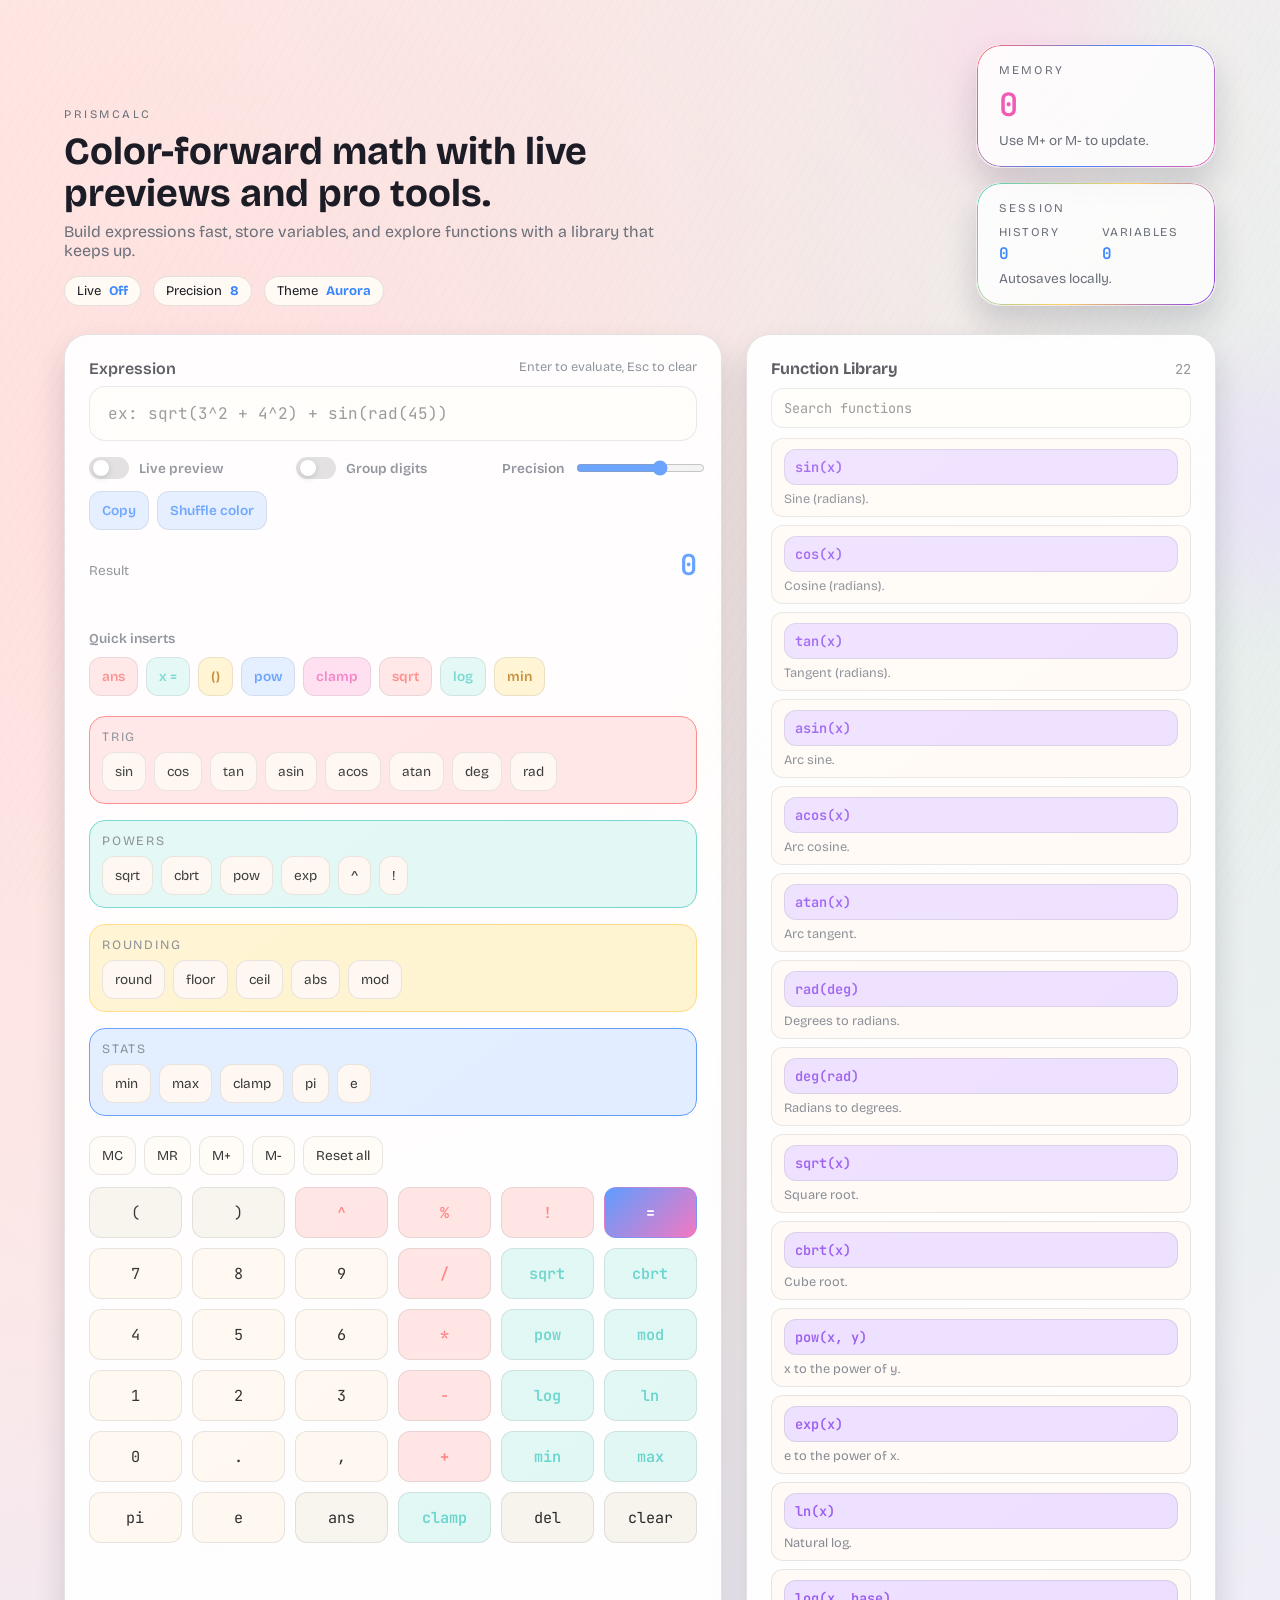
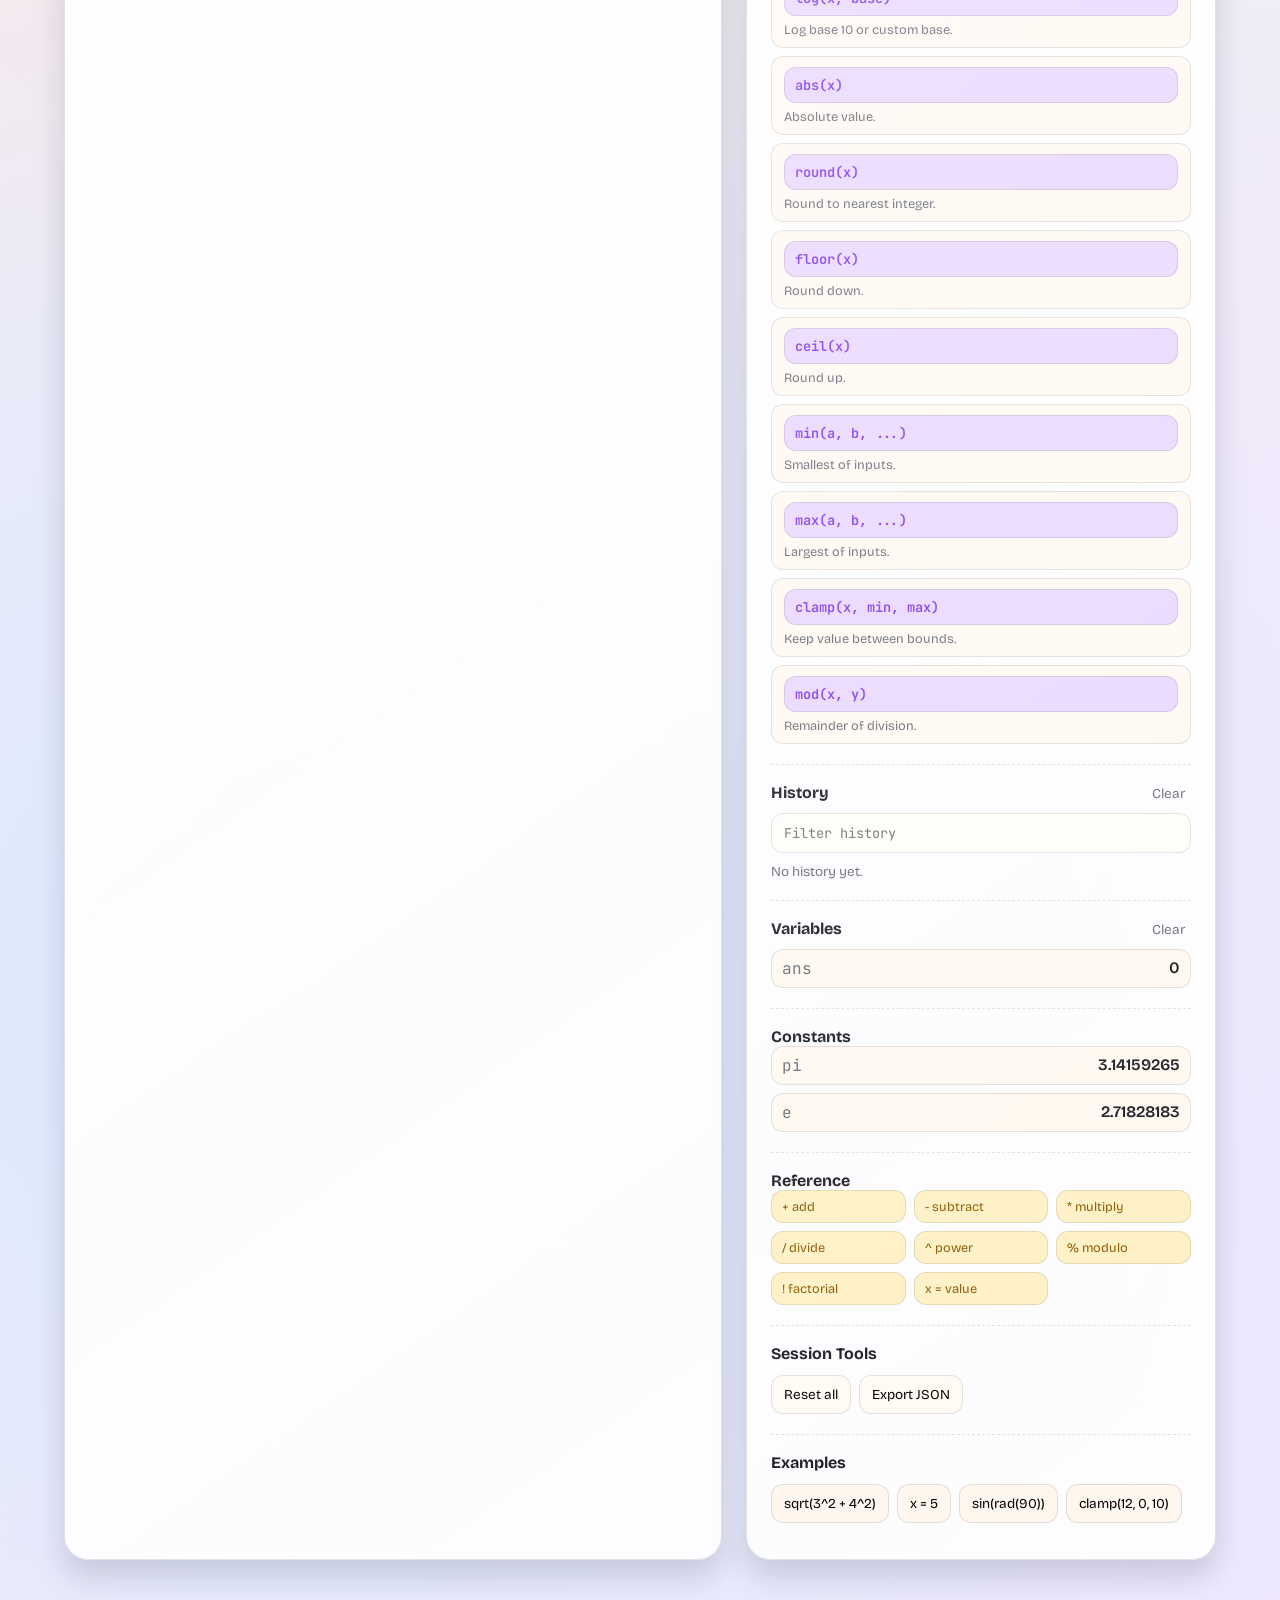
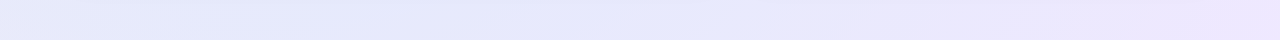
==== jspractice/index.html @ 17766a49 "add PRISMCALC project" ====
<!doctype html>
<html lang="en">
  <head>
    <meta charset="utf-8" />
    <meta name="viewport" content="width=device-width, initial-scale=1" />
    <title>PrismCalc</title>
    <link rel="stylesheet" href="styles.css" />
  </head>
  <body>
    <div class="ambient">
      <span class="orb orb-a"></span>
      <span class="orb orb-b"></span>
      <span class="orb orb-c"></span>
    </div>

    <div class="app">
      <header class="hero">
        <div class="hero-text">
          <p class="eyebrow">PrismCalc</p>
          <h1>Color-forward math with live previews and pro tools.</h1>
          <p class="subtitle">
            Build expressions fast, store variables, and explore functions with
            a library that keeps up.
          </p>
          <div class="meta-row">
            <span class="meta-pill">Live <strong id="liveBadge">Off</strong></span>
            <span class="meta-pill"
              >Precision <strong id="precisionBadge">8</strong></span
            >
            <span class="meta-pill"
              >Theme <strong id="themeBadge">Aurora</strong></span
            >
          </div>
        </div>
        <div class="hero-stack">
          <div class="hero-card hero-card--memory">
            <div class="hero-label">Memory</div>
            <div class="hero-value" id="memoryValue">0</div>
            <div class="hero-hint">Use M+ or M- to update.</div>
          </div>
          <div class="hero-card hero-card--stats">
            <div class="hero-label">Session</div>
            <div class="stat-row">
              <div class="stat-block">
                <span class="stat-title">History</span>
                <span class="stat-value" id="historyCount">0</span>
              </div>
              <div class="stat-block">
                <span class="stat-title">Variables</span>
                <span class="stat-value" id="varCount">0</span>
              </div>
            </div>
            <div class="hero-hint">Autosaves locally.</div>
          </div>
        </div>
      </header>

      <main class="workspace">
        <section class="panel calc-panel">
          <div class="display">
            <div class="label-row">
              <label for="expression">Expression</label>
              <span class="hint">Enter to evaluate, Esc to clear</span>
            </div>
            <input
              id="expression"
              type="text"
              autocomplete="off"
              spellcheck="false"
              placeholder="ex: sqrt(3^2 + 4^2) + sin(rad(45))"
            />

            <div class="toolbar">
              <label class="toggle">
                <input id="liveToggle" type="checkbox" />
                <span class="toggle-track"></span>
                <span class="toggle-text">Live preview</span>
              </label>
              <label class="toggle">
                <input id="groupToggle" type="checkbox" />
                <span class="toggle-track"></span>
                <span class="toggle-text">Group digits</span>
              </label>
              <div class="range">
                <span class="range-label">Precision</span>
                <input
                  id="precisionRange"
                  type="range"
                  min="0"
                  max="12"
                  value="8"
                />
                <span class="range-value" id="precisionValue">8</span>
              </div>
              <div class="toolbar-actions">
                <button type="button" class="chip action" data-action="copy-result">
                  Copy
                </button>
                <button
                  type="button"
                  class="chip action"
                  data-action="shuffle-theme"
                >
                  Shuffle color
                </button>
              </div>
            </div>

            <div class="result-row">
              <span class="result-label">Result</span>
              <span class="result-value" id="result" aria-live="polite">0</span>
            </div>
            <div class="status" id="status" aria-live="polite"></div>
          </div>

          <div class="builder">
            <span class="builder-label">Quick inserts</span>
            <div class="builder-row">
              <button type="button" class="chip tone-a" data-insert="ans">
                ans
              </button>
              <button type="button" class="chip tone-b" data-insert="x = ">
                x =
              </button>
              <button
                type="button"
                class="chip tone-c"
                data-insert="()"
                data-cursor="-1"
              >
                ()
              </button>
              <button
                type="button"
                class="chip tone-d"
                data-insert="pow()"
                data-cursor="-1"
              >
                pow
              </button>
              <button
                type="button"
                class="chip tone-e"
                data-insert="clamp()"
                data-cursor="-1"
              >
                clamp
              </button>
              <button
                type="button"
                class="chip tone-a"
                data-insert="sqrt()"
                data-cursor="-1"
              >
                sqrt
              </button>
              <button
                type="button"
                class="chip tone-b"
                data-insert="log()"
                data-cursor="-1"
              >
                log
              </button>
              <button
                type="button"
                class="chip tone-c"
                data-insert="min()"
                data-cursor="-1"
              >
                min
              </button>
            </div>
          </div>

          <div class="palette">
            <div class="palette-group" data-tone="a">
              <div class="palette-label">Trig</div>
              <div class="palette-chips">
                <button type="button" class="chip" data-insert="sin()" data-cursor="-1">
                  sin
                </button>
                <button type="button" class="chip" data-insert="cos()" data-cursor="-1">
                  cos
                </button>
                <button type="button" class="chip" data-insert="tan()" data-cursor="-1">
                  tan
                </button>
                <button
                  type="button"
                  class="chip"
                  data-insert="asin()"
                  data-cursor="-1"
                >
                  asin
                </button>
                <button
                  type="button"
                  class="chip"
                  data-insert="acos()"
                  data-cursor="-1"
                >
                  acos
                </button>
                <button
                  type="button"
                  class="chip"
                  data-insert="atan()"
                  data-cursor="-1"
                >
                  atan
                </button>
                <button type="button" class="chip" data-insert="deg()" data-cursor="-1">
                  deg
                </button>
                <button type="button" class="chip" data-insert="rad()" data-cursor="-1">
                  rad
                </button>
              </div>
            </div>

            <div class="palette-group" data-tone="b">
              <div class="palette-label">Powers</div>
              <div class="palette-chips">
                <button
                  type="button"
                  class="chip"
                  data-insert="sqrt()"
                  data-cursor="-1"
                >
                  sqrt
                </button>
                <button
                  type="button"
                  class="chip"
                  data-insert="cbrt()"
                  data-cursor="-1"
                >
                  cbrt
                </button>
                <button
                  type="button"
                  class="chip"
                  data-insert="pow()"
                  data-cursor="-1"
                >
                  pow
                </button>
                <button
                  type="button"
                  class="chip"
                  data-insert="exp()"
                  data-cursor="-1"
                >
                  exp
                </button>
                <button type="button" class="chip" data-insert="^">^</button>
                <button type="button" class="chip" data-insert="!">!</button>
              </div>
            </div>

            <div class="palette-group" data-tone="c">
              <div class="palette-label">Rounding</div>
              <div class="palette-chips">
                <button
                  type="button"
                  class="chip"
                  data-insert="round()"
                  data-cursor="-1"
                >
                  round
                </button>
                <button
                  type="button"
                  class="chip"
                  data-insert="floor()"
                  data-cursor="-1"
                >
                  floor
                </button>
                <button
                  type="button"
                  class="chip"
                  data-insert="ceil()"
                  data-cursor="-1"
                >
                  ceil
                </button>
                <button
                  type="button"
                  class="chip"
                  data-insert="abs()"
                  data-cursor="-1"
                >
                  abs
                </button>
                <button
                  type="button"
                  class="chip"
                  data-insert="mod()"
                  data-cursor="-1"
                >
                  mod
                </button>
              </div>
            </div>

            <div class="palette-group" data-tone="d">
              <div class="palette-label">Stats</div>
              <div class="palette-chips">
                <button
                  type="button"
                  class="chip"
                  data-insert="min()"
                  data-cursor="-1"
                >
                  min
                </button>
                <button
                  type="button"
                  class="chip"
                  data-insert="max()"
                  data-cursor="-1"
                >
                  max
                </button>
                <button
                  type="button"
                  class="chip"
                  data-insert="clamp()"
                  data-cursor="-1"
                >
                  clamp
                </button>
                <button type="button" class="chip" data-insert="pi">pi</button>
                <button type="button" class="chip" data-insert="e">e</button>
              </div>
            </div>
          </div>

          <div class="memory-row">
            <button type="button" class="chip ghost" data-action="mc">MC</button>
            <button type="button" class="chip ghost" data-action="mr">MR</button>
            <button type="button" class="chip ghost" data-action="mplus">M+</button>
            <button type="button" class="chip ghost" data-action="mminus">M-</button>
            <button type="button" class="chip ghost" data-action="clear-all">
              Reset all
            </button>
          </div>

          <div class="keypad">
            <button type="button" class="key ghost" data-insert="(">(</button>
            <button type="button" class="key ghost" data-insert=")">)</button>
            <button type="button" class="key operator" data-insert="^">^</button>
            <button type="button" class="key operator" data-insert="%">%</button>
            <button type="button" class="key operator" data-insert="!">!</button>
            <button type="button" class="key primary" data-action="evaluate">
              =
            </button>

            <button type="button" class="key" data-insert="7">7</button>
            <button type="button" class="key" data-insert="8">8</button>
            <button type="button" class="key" data-insert="9">9</button>
            <button type="button" class="key operator" data-insert="/">/</button>
            <button
              type="button"
              class="key fn"
              data-insert="sqrt()"
              data-cursor="-1"
            >
              sqrt
            </button>
            <button
              type="button"
              class="key fn"
              data-insert="cbrt()"
              data-cursor="-1"
            >
              cbrt
            </button>

            <button type="button" class="key" data-insert="4">4</button>
            <button type="button" class="key" data-insert="5">5</button>
            <button type="button" class="key" data-insert="6">6</button>
            <button type="button" class="key operator" data-insert="*">*</button>
            <button
              type="button"
              class="key fn"
              data-insert="pow()"
              data-cursor="-1"
            >
              pow
            </button>
            <button
              type="button"
              class="key fn"
              data-insert="mod()"
              data-cursor="-1"
            >
              mod
            </button>

            <button type="button" class="key" data-insert="1">1</button>
            <button type="button" class="key" data-insert="2">2</button>
            <button type="button" class="key" data-insert="3">3</button>
            <button type="button" class="key operator" data-insert="-">-</button>
            <button
              type="button"
              class="key fn"
              data-insert="log()"
              data-cursor="-1"
            >
              log
            </button>
            <button type="button" class="key fn" data-insert="ln()" data-cursor="-1">
              ln
            </button>

            <button type="button" class="key" data-insert="0">0</button>
            <button type="button" class="key" data-insert=".">.</button>
            <button type="button" class="key" data-insert=",">,</button>
            <button type="button" class="key operator" data-insert="+">+</button>
            <button type="button" class="key fn" data-insert="min()" data-cursor="-1">
              min
            </button>
            <button type="button" class="key fn" data-insert="max()" data-cursor="-1">
              max
            </button>

            <button type="button" class="key" data-insert="pi">pi</button>
            <button type="button" class="key" data-insert="e">e</button>
            <button type="button" class="key ghost" data-action="use-ans">
              ans
            </button>
            <button
              type="button"
              class="key fn"
              data-insert="clamp()"
              data-cursor="-1"
            >
              clamp
            </button>
            <button type="button" class="key ghost" data-action="backspace">
              del
            </button>
            <button type="button" class="key ghost" data-action="clear">
              clear
            </button>
          </div>
        </section>

        <section class="panel side-panel">
          <div class="panel-block library-block">
            <div class="panel-header">
              <h2>Function Library</h2>
              <span class="panel-count" id="libraryCount">0</span>
            </div>
            <input
              id="librarySearch"
              class="search-input"
              type="search"
              placeholder="Search functions"
            />
            <ul class="library-list" id="libraryList"></ul>
          </div>

          <div class="panel-block">
            <div class="panel-header">
              <h2>History</h2>
              <button type="button" class="ghost-text" data-action="clear-history">
                Clear
              </button>
            </div>
            <input
              id="historySearch"
              class="search-input"
              type="search"
              placeholder="Filter history"
            />
            <ul class="list" id="historyList"></ul>
          </div>

          <div class="panel-block">
            <div class="panel-header">
              <h2>Variables</h2>
              <button type="button" class="ghost-text" data-action="clear-vars">
                Clear
              </button>
            </div>
            <ul class="list" id="varList"></ul>
          </div>

          <div class="panel-block">
            <h2>Constants</h2>
            <ul class="list" id="constList"></ul>
          </div>

          <div class="panel-block">
            <h2>Reference</h2>
            <div class="reference-grid">
              <span class="reference-pill">+ add</span>
              <span class="reference-pill">- subtract</span>
              <span class="reference-pill">* multiply</span>
              <span class="reference-pill">/ divide</span>
              <span class="reference-pill">^ power</span>
              <span class="reference-pill">% modulo</span>
              <span class="reference-pill">! factorial</span>
              <span class="reference-pill">x = value</span>
            </div>
          </div>

          <div class="panel-block">
            <h2>Session Tools</h2>
            <div class="tool-row">
              <button type="button" class="chip ghost" data-action="clear-all">
                Reset all
              </button>
              <button
                type="button"
                class="chip ghost"
                data-action="export-history"
              >
                Export JSON
              </button>
            </div>
          </div>

          <div class="panel-block">
            <h2>Examples</h2>
            <div class="example-row">
              <button
                type="button"
                class="chip"
                data-insert="sqrt(3^2 + 4^2)"
              >
                sqrt(3^2 + 4^2)
              </button>
              <button type="button" class="chip" data-insert="x = 5">
                x = 5
              </button>
              <button type="button" class="chip" data-insert="sin(rad(90))">
                sin(rad(90))
              </button>
              <button type="button" class="chip" data-insert="clamp(12, 0, 10)">
                clamp(12, 0, 10)
              </button>
            </div>
          </div>
        </section>
      </main>
    </div>

    <script src="practice.js" defer></script>
  </body>
</html>
---- jspractice/styles.css ----
@import url("https://fonts.googleapis.com/css2?family=Bricolage+Grotesque:wght@400;600;700&family=JetBrains+Mono:wght@400;600&display=swap");

:root {
  --bg: #fff1e8;
  --bg-2: #f4e8ff;
  --panel: rgba(255, 255, 255, 0.9);
  --panel-solid: #fffaf4;
  --ink: #1c1c26;
  --muted: #6a6f7a;
  --accent-a: #ff6b6b;
  --accent-a-soft: #ffe0df;
  --accent-b: #4ecdc4;
  --accent-b-soft: #dbf6f2;
  --accent-c: #ffd166;
  --accent-c-soft: #fff1c5;
  --accent-d: #3a86ff;
  --accent-d-soft: #dbe9ff;
  --accent-e: #f15bb5;
  --accent-e-soft: #ffd6ec;
  --accent-f: #8338ec;
  --accent-f-soft: #ead9ff;
  --border: rgba(28, 28, 38, 0.12);
  --shadow: rgba(20, 26, 44, 0.16);
  --chip: #fff7ee;
  --warn: #f4a259;
  --error: #e63946;
  --radius-lg: 24px;
  --radius-md: 16px;
  --radius-sm: 12px;
}

* {
  box-sizing: border-box;
}

body {
  margin: 0;
  font-family: "Bricolage Grotesque", sans-serif;
  color: var(--ink);
  min-height: 100vh;
  background: radial-gradient(circle at 15% 15%, var(--accent-a-soft) 0%, transparent 50%),
    radial-gradient(circle at 85% 20%, var(--accent-b-soft) 0%, transparent 45%),
    radial-gradient(circle at 20% 80%, var(--accent-d-soft) 0%, transparent 55%),
    linear-gradient(120deg, var(--bg), var(--bg-2));
}

body::before {
  content: "";
  position: fixed;
  inset: 0;
  background-image: repeating-linear-gradient(
    120deg,
    rgba(28, 28, 38, 0.04) 0,
    rgba(28, 28, 38, 0.04) 1px,
    transparent 1px,
    transparent 10px
  );
  opacity: 0.4;
  pointer-events: none;
  z-index: 0;
}

.ambient {
  position: fixed;
  inset: 0;
  pointer-events: none;
  z-index: 0;
}

.orb {
  position: absolute;
  width: 340px;
  height: 340px;
  border-radius: 999px;
  filter: blur(12px);
  opacity: 0.6;
  animation: float 12s ease-in-out infinite;
}

.orb-a {
  top: -120px;
  right: 8%;
  background: radial-gradient(circle, var(--accent-e-soft), transparent 70%);
}

.orb-b {
  bottom: -140px;
  left: 4%;
  background: radial-gradient(circle, var(--accent-c-soft), transparent 70%);
  animation-delay: -4s;
}

.orb-c {
  top: 35%;
  right: -160px;
  background: radial-gradient(circle, var(--accent-f-soft), transparent 70%);
  animation-delay: -8s;
}

.app {
  position: relative;
  z-index: 1;
  max-width: 1200px;
  margin: 0 auto;
  padding: 44px 24px 80px;
}

.hero {
  display: flex;
  flex-wrap: wrap;
  gap: 32px;
  align-items: flex-end;
  justify-content: space-between;
  margin-bottom: 28px;
  animation: rise 0.9s ease both;
}

.hero-text {
  max-width: 600px;
}

.eyebrow {
  text-transform: uppercase;
  letter-spacing: 0.22em;
  font-size: 0.72rem;
  color: var(--muted);
  margin: 0 0 10px;
}

.hero h1 {
  margin: 0 0 8px;
  font-size: clamp(2rem, 3vw, 3.4rem);
  line-height: 1.08;
}

.subtitle {
  margin: 0;
  color: var(--muted);
}

.meta-row {
  display: flex;
  flex-wrap: wrap;
  gap: 12px;
  margin-top: 16px;
}

.meta-pill {
  display: inline-flex;
  align-items: center;
  gap: 8px;
  padding: 6px 12px;
  border-radius: 999px;
  background: var(--panel-solid);
  border: 1px solid var(--border);
  font-size: 0.82rem;
}

.meta-pill strong {
  color: var(--accent-d);
  font-weight: 700;
}

.hero-stack {
  display: grid;
  gap: 14px;
  min-width: 240px;
}

.hero-card {
  padding: 18px 22px;
  border-radius: var(--radius-lg);
  background: linear-gradient(135deg, rgba(255, 255, 255, 0.88), rgba(255, 255, 255, 0.74));
  border: 1px solid transparent;
  background-clip: padding-box;
  box-shadow: 0 18px 32px var(--shadow);
  position: relative;
  overflow: hidden;
}

.hero-card::after {
  content: "";
  position: absolute;
  inset: 0;
  border-radius: inherit;
  padding: 1px;
  background: linear-gradient(120deg, var(--accent-a), var(--accent-d), var(--accent-e));
  mask: linear-gradient(#000 0 0) content-box, linear-gradient(#000 0 0);
  mask-composite: exclude;
  pointer-events: none;
}

.hero-card--stats::after {
  background: linear-gradient(120deg, var(--accent-b), var(--accent-c), var(--accent-f));
}

.hero-label {
  font-size: 0.74rem;
  text-transform: uppercase;
  letter-spacing: 0.18em;
  color: var(--muted);
}

.hero-value {
  font-family: "JetBrains Mono", monospace;
  font-size: 2rem;
  font-weight: 600;
  color: var(--accent-e);
  margin: 6px 0;
}

.hero-hint {
  color: var(--muted);
  font-size: 0.85rem;
}

.stat-row {
  display: grid;
  grid-template-columns: repeat(2, minmax(0, 1fr));
  gap: 12px;
  margin: 10px 0 6px;
}

.stat-block {
  display: flex;
  flex-direction: column;
  gap: 4px;
}

.stat-title {
  font-size: 0.75rem;
  color: var(--muted);
  text-transform: uppercase;
  letter-spacing: 0.12em;
}

.stat-value {
  font-family: "JetBrains Mono", monospace;
  font-weight: 600;
  color: var(--accent-d);
}

.workspace {
  display: grid;
  gap: 24px;
  grid-template-columns: minmax(0, 1.4fr) minmax(0, 1fr);
}

.panel {
  border-radius: var(--radius-lg);
  background: var(--panel);
  border: 1px solid var(--border);
  box-shadow: 0 16px 30px var(--shadow);
  padding: 24px;
  position: relative;
  overflow: hidden;
  animation: rise 0.9s ease both;
}

.panel::before {
  content: "";
  position: absolute;
  inset: 0;
  background: linear-gradient(145deg, rgba(255, 255, 255, 0.3), transparent);
  pointer-events: none;
}

.calc-panel {
  animation-delay: 0.08s;
}

.side-panel {
  animation-delay: 0.16s;
}

.display label {
  font-weight: 600;
}

.label-row {
  display: flex;
  justify-content: space-between;
  gap: 12px;
  margin-bottom: 8px;
}

.hint {
  font-size: 0.8rem;
  color: var(--muted);
}

input#expression {
  width: 100%;
  padding: 16px 18px;
  border-radius: var(--radius-md);
  border: 1px solid var(--border);
  font-family: "JetBrains Mono", monospace;
  font-size: 1rem;
  background: #fffdf9;
  outline: none;
  transition: box-shadow 0.2s ease, border-color 0.2s ease;
}

input#expression:focus {
  border-color: var(--accent-d);
  box-shadow: 0 0 0 4px rgba(58, 134, 255, 0.2);
}

.toolbar {
  display: grid;
  gap: 12px;
  grid-template-columns: repeat(auto-fit, minmax(170px, 1fr));
  margin: 16px 0 8px;
  align-items: center;
}

.toggle {
  display: inline-flex;
  align-items: center;
  gap: 10px;
  font-size: 0.85rem;
  color: var(--muted);
}

.toggle input {
  position: absolute;
  opacity: 0;
  pointer-events: none;
}

.toggle-track {
  width: 40px;
  height: 22px;
  border-radius: 999px;
  background: var(--border);
  position: relative;
  transition: background 0.2s ease;
}

.toggle-track::after {
  content: "";
  position: absolute;
  top: 3px;
  left: 4px;
  width: 16px;
  height: 16px;
  border-radius: 999px;
  background: #fff;
  box-shadow: 0 2px 6px rgba(0, 0, 0, 0.15);
  transition: transform 0.2s ease;
}

.toggle input:checked + .toggle-track {
  background: var(--accent-b);
}

.toggle input:checked + .toggle-track::after {
  transform: translateX(16px);
}

.toggle-text {
  font-weight: 600;
}

.range {
  display: flex;
  align-items: center;
  gap: 10px;
  font-size: 0.85rem;
  color: var(--muted);
}

.range input[type="range"] {
  flex: 1;
  accent-color: var(--accent-d);
}

.range-label {
  font-weight: 600;
}

.range-value {
  font-family: "JetBrains Mono", monospace;
  min-width: 24px;
  text-align: right;
  color: var(--accent-d);
}

.toolbar-actions {
  display: flex;
  flex-wrap: wrap;
  gap: 8px;
}

.result-row {
  display: flex;
  align-items: baseline;
  justify-content: space-between;
  margin-top: 16px;
}

.result-label {
  font-size: 0.85rem;
  color: var(--muted);
}

.result-value {
  font-family: "JetBrains Mono", monospace;
  font-size: 1.8rem;
  font-weight: 600;
  color: var(--accent-d);
  transition: color 0.2s ease;
}

.result-value.flash {
  animation: flash 0.4s ease;
}

.result-value[data-preview="true"] {
  color: var(--accent-f);
}

.status {
  margin-top: 10px;
  font-size: 0.85rem;
  min-height: 1.2em;
  color: var(--muted);
}

.status[data-kind="error"] {
  color: var(--error);
}

.status[data-kind="warn"] {
  color: var(--warn);
}

.status[data-kind="ok"] {
  color: var(--accent-b);
}

.builder {
  margin-top: 18px;
}

.builder-label {
  font-size: 0.85rem;
  color: var(--muted);
  font-weight: 600;
}

.builder-row {
  display: flex;
  flex-wrap: wrap;
  gap: 8px;
  margin-top: 10px;
}

.palette {
  display: grid;
  gap: 16px;
  margin: 20px 0;
}

.palette-group {
  background: var(--panel-solid);
  border-radius: var(--radius-md);
  padding: 12px;
  border: 1px solid var(--border);
}

.palette-group[data-tone="a"] {
  background: var(--accent-a-soft);
  border-color: var(--accent-a);
}

.palette-group[data-tone="b"] {
  background: var(--accent-b-soft);
  border-color: var(--accent-b);
}

.palette-group[data-tone="c"] {
  background: var(--accent-c-soft);
  border-color: var(--accent-c);
}

.palette-group[data-tone="d"] {
  background: var(--accent-d-soft);
  border-color: var(--accent-d);
}

.palette-label {
  font-size: 0.8rem;
  text-transform: uppercase;
  letter-spacing: 0.14em;
  color: var(--muted);
  margin-bottom: 8px;
}

.palette-chips {
  display: flex;
  flex-wrap: wrap;
  gap: 8px;
}

button {
  font: inherit;
  cursor: pointer;
}

.key,
.chip {
  border: 1px solid var(--border);
  background: var(--chip);
  padding: 10px 12px;
  border-radius: var(--radius-sm);
  transition: transform 0.15s ease, box-shadow 0.15s ease, background 0.2s ease;
}

.key {
  padding: 14px 10px;
  font-family: "JetBrains Mono", monospace;
  font-size: 0.95rem;
}

.key.operator {
  background: var(--accent-a-soft);
  color: var(--accent-a);
  font-weight: 600;
}

.key.fn {
  background: var(--accent-b-soft);
  color: var(--accent-b);
  font-weight: 600;
}

.key.primary {
  background: linear-gradient(135deg, var(--accent-d), var(--accent-e));
  color: #fff;
  border-color: transparent;
  font-weight: 700;
}

.key.ghost {
  background: #f6f2ea;
}

.chip {
  font-size: 0.85rem;
  background: #fff6ee;
}

.chip.ghost {
  background: #fffaf3;
}

.chip.action {
  background: var(--accent-d-soft);
  color: var(--accent-d);
  font-weight: 600;
}

.chip.tone-a {
  background: var(--accent-a-soft);
  color: var(--accent-a);
  font-weight: 600;
}

.chip.tone-b {
  background: var(--accent-b-soft);
  color: var(--accent-b);
  font-weight: 600;
}

.chip.tone-c {
  background: var(--accent-c-soft);
  color: #b86b00;
  font-weight: 600;
}

.chip.tone-d {
  background: var(--accent-d-soft);
  color: var(--accent-d);
  font-weight: 600;
}

.chip.tone-e {
  background: var(--accent-e-soft);
  color: var(--accent-e);
  font-weight: 600;
}

.ghost-text {
  background: transparent;
  border: none;
  color: var(--muted);
  font-size: 0.85rem;
}

.key:hover,
.chip:hover,
.ghost-text:hover {
  transform: translateY(-1px);
  box-shadow: 0 8px 16px rgba(15, 23, 28, 0.12);
}

.key:active,
.chip:active {
  transform: translateY(1px);
}

.memory-row,
.example-row,
.tool-row {
  display: flex;
  flex-wrap: wrap;
  gap: 8px;
  margin: 12px 0;
}

.keypad {
  display: grid;
  grid-template-columns: repeat(6, minmax(0, 1fr));
  gap: 10px;
}

.panel-block + .panel-block {
  margin-top: 20px;
  padding-top: 18px;
  border-top: 1px dashed var(--border);
}

.panel-header {
  display: flex;
  justify-content: space-between;
  align-items: baseline;
  margin-bottom: 10px;
}

.panel h2 {
  margin: 0;
  font-size: 1rem;
}

.panel-count {
  font-family: "JetBrains Mono", monospace;
  font-size: 0.85rem;
  color: var(--muted);
}

.search-input {
  width: 100%;
  padding: 10px 12px;
  border-radius: var(--radius-sm);
  border: 1px solid var(--border);
  font-family: "JetBrains Mono", monospace;
  font-size: 0.85rem;
  background: #fffdf9;
  margin-bottom: 10px;
}

.list,
.library-list {
  list-style: none;
  padding: 0;
  margin: 0;
  display: grid;
  gap: 8px;
}

.list .empty {
  color: var(--muted);
  font-size: 0.85rem;
}

.history-item {
  width: 100%;
  text-align: left;
  padding: 10px 12px;
  border-radius: var(--radius-sm);
  border: 1px solid var(--border);
  background: #fff9f0;
  font-family: "JetBrains Mono", monospace;
  font-size: 0.85rem;
  color: var(--ink);
}

.library-item {
  display: grid;
  gap: 6px;
  padding: 10px 12px;
  border-radius: var(--radius-sm);
  border: 1px solid var(--border);
  background: #fff9f3;
}

.library-button {
  display: inline-flex;
  align-items: center;
  gap: 8px;
  padding: 8px 10px;
  border-radius: var(--radius-sm);
  border: 1px solid var(--border);
  background: var(--accent-f-soft);
  color: var(--accent-f);
  font-family: "JetBrains Mono", monospace;
  font-size: 0.85rem;
  font-weight: 600;
  text-align: left;
}

.library-desc {
  margin: 0;
  font-size: 0.8rem;
  color: var(--muted);
}

.var-item {
  display: flex;
  justify-content: space-between;
  gap: 12px;
  padding: 8px 10px;
  border-radius: var(--radius-sm);
  background: #fff9f0;
  border: 1px solid var(--border);
}

.var-key {
  font-family: "JetBrains Mono", monospace;
  color: var(--muted);
}

.var-value {
  font-weight: 600;
}

.reference-grid {
  display: grid;
  grid-template-columns: repeat(auto-fit, minmax(120px, 1fr));
  gap: 8px;
}

.reference-pill {
  padding: 8px 10px;
  border-radius: var(--radius-sm);
  border: 1px solid var(--border);
  background: var(--accent-c-soft);
  font-size: 0.8rem;
  color: #8b5a00;
}

@keyframes rise {
  from {
    opacity: 0;
    transform: translateY(16px);
  }
  to {
    opacity: 1;
    transform: translateY(0);
  }
}

@keyframes flash {
  0% {
    transform: translateY(0);
  }
  50% {
    transform: translateY(-3px);
  }
  100% {
    transform: translateY(0);
  }
}

@keyframes float {
  0%,
  100% {
    transform: translateY(0);
  }
  50% {
    transform: translateY(18px);
  }
}

@media (max-width: 1100px) {
  .workspace {
    grid-template-columns: 1fr;
  }
}

@media (max-width: 800px) {
  .hero {
    flex-direction: column;
    align-items: flex-start;
  }

  .keypad {
    grid-template-columns: repeat(4, minmax(0, 1fr));
  }
}

@media (prefers-reduced-motion: reduce) {
  * {
    animation-duration: 0.001ms !important;
    animation-iteration-count: 1 !important;
    transition-duration: 0.001ms !important;
  }
}
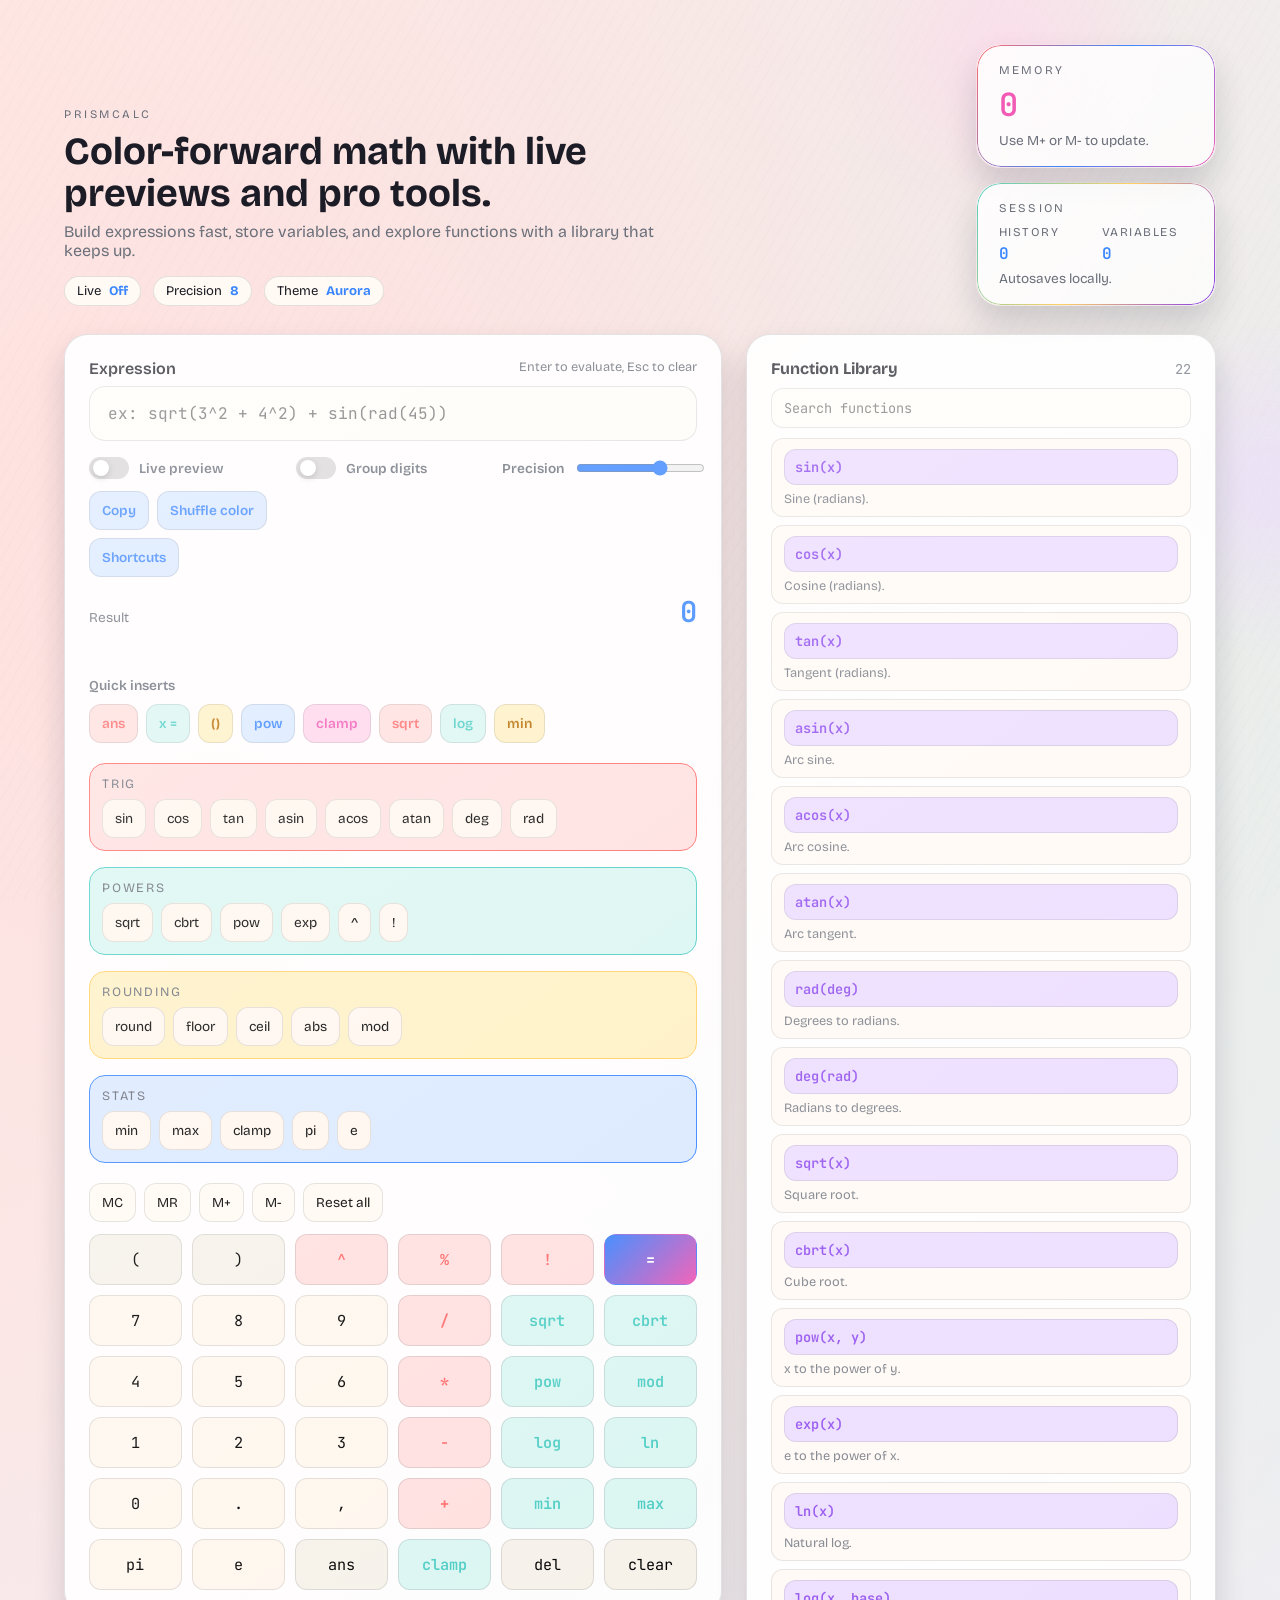
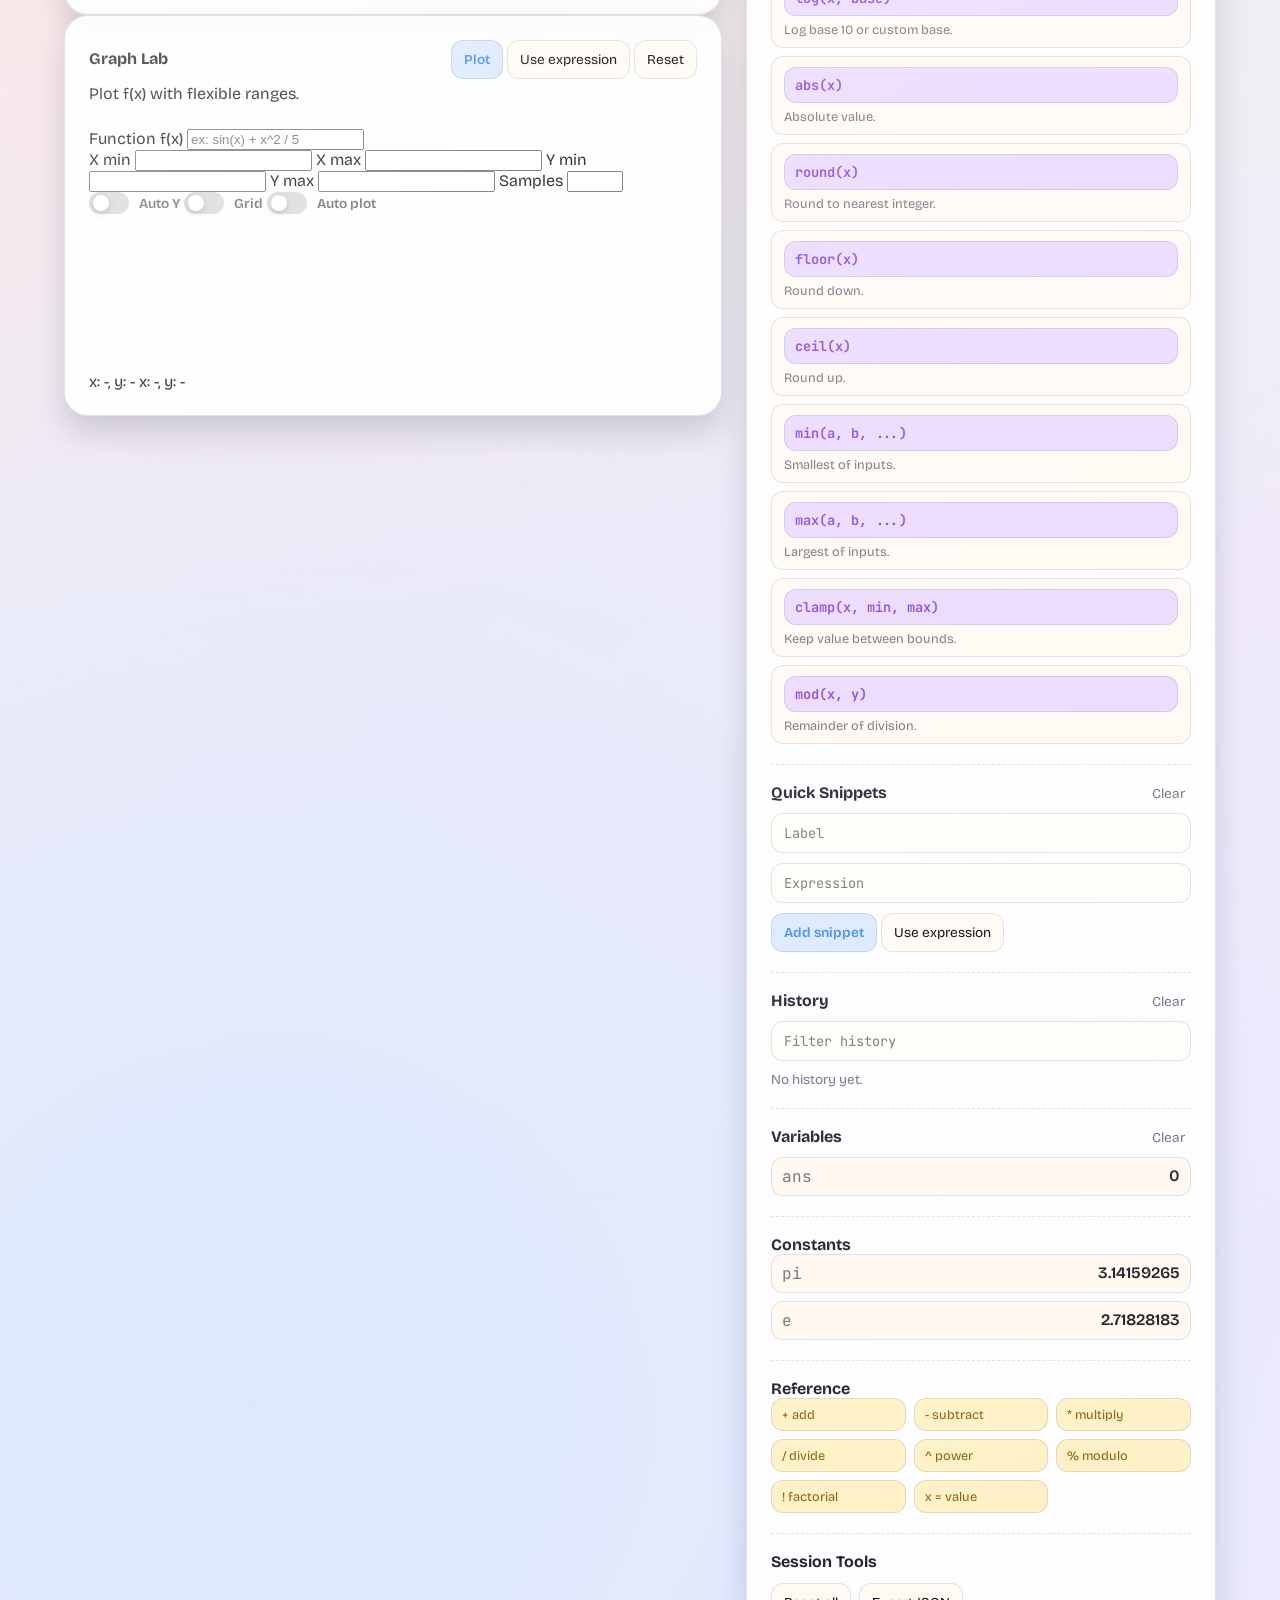
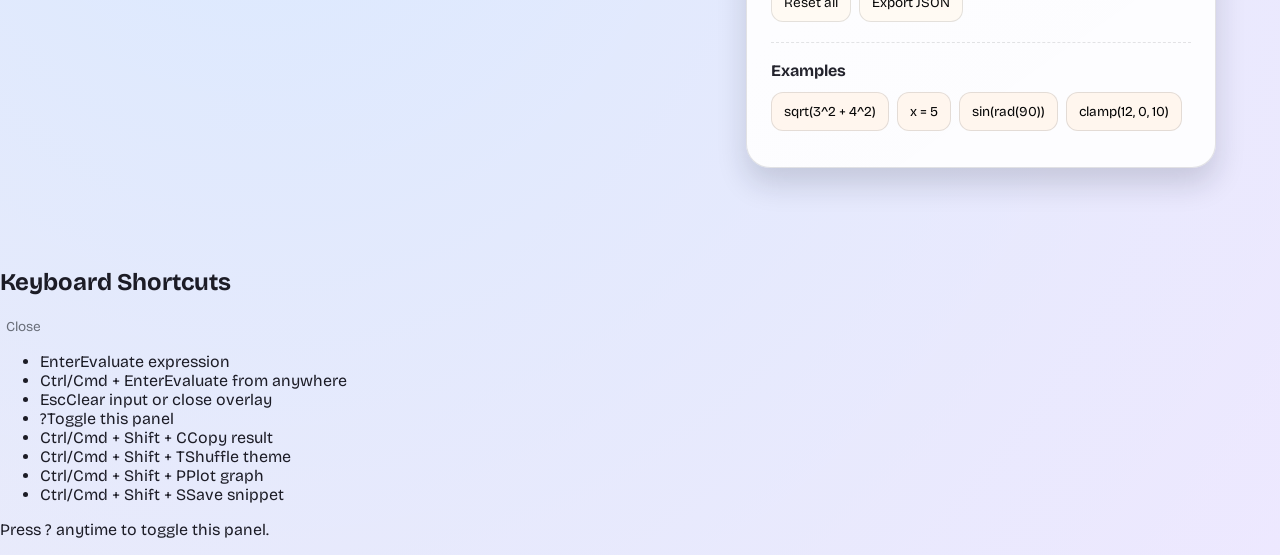
==== commit 94f1f17c: "add:graphical panel in PRISMCALC" ====
--- a/jspractice/index.html
+++ b/jspractice/index.html
@@ -56,175 +56,107 @@
       </header>
 
       <main class="workspace">
-        <section class="panel calc-panel">
-          <div class="display">
-            <div class="label-row">
-              <label for="expression">Expression</label>
-              <span class="hint">Enter to evaluate, Esc to clear</span>
-            </div>
-            <input
-              id="expression"
-              type="text"
-              autocomplete="off"
-              spellcheck="false"
-              placeholder="ex: sqrt(3^2 + 4^2) + sin(rad(45))"
-            />
-
-            <div class="toolbar">
-              <label class="toggle">
-                <input id="liveToggle" type="checkbox" />
-                <span class="toggle-track"></span>
-                <span class="toggle-text">Live preview</span>
-              </label>
-              <label class="toggle">
-                <input id="groupToggle" type="checkbox" />
-                <span class="toggle-track"></span>
-                <span class="toggle-text">Group digits</span>
-              </label>
-              <div class="range">
-                <span class="range-label">Precision</span>
-                <input
-                  id="precisionRange"
-                  type="range"
-                  min="0"
-                  max="12"
-                  value="8"
-                />
-                <span class="range-value" id="precisionValue">8</span>
-              </div>
-              <div class="toolbar-actions">
-                <button type="button" class="chip action" data-action="copy-result">
-                  Copy
+        <div class="main-stack">
+          <section class="panel calc-panel">
+            <div class="display">
+              <div class="label-row">
+                <label for="expression">Expression</label>
+                <span class="hint">Enter to evaluate, Esc to clear</span>
+              </div>
+              <input
+                id="expression"
+                type="text"
+                autocomplete="off"
+                spellcheck="false"
+                placeholder="ex: sqrt(3^2 + 4^2) + sin(rad(45))"
+              />
+
+              <div class="toolbar">
+                <label class="toggle">
+                  <input id="liveToggle" type="checkbox" />
+                  <span class="toggle-track"></span>
+                  <span class="toggle-text">Live preview</span>
+                </label>
+                <label class="toggle">
+                  <input id="groupToggle" type="checkbox" />
+                  <span class="toggle-track"></span>
+                  <span class="toggle-text">Group digits</span>
+                </label>
+                <div class="range">
+                  <span class="range-label">Precision</span>
+                  <input
+                    id="precisionRange"
+                    type="range"
+                    min="0"
+                    max="12"
+                    value="8"
+                  />
+                  <span class="range-value" id="precisionValue">8</span>
+                </div>
+                <div class="toolbar-actions">
+                  <button type="button" class="chip action" data-action="copy-result">
+                    Copy
+                  </button>
+                  <button
+                    type="button"
+                    class="chip action"
+                    data-action="shuffle-theme"
+                  >
+                    Shuffle color
+                  </button>
+                  <button
+                    type="button"
+                    class="chip action"
+                    data-action="toggle-help"
+                  >
+                    Shortcuts
+                  </button>
+                </div>
+              </div>
+
+              <div class="result-row">
+                <span class="result-label">Result</span>
+                <span class="result-value" id="result" aria-live="polite">0</span>
+              </div>
+              <div class="status" id="status" aria-live="polite"></div>
+            </div>
+
+            <div class="builder">
+              <span class="builder-label">Quick inserts</span>
+              <div class="builder-row">
+                <button type="button" class="chip tone-a" data-insert="ans">
+                  ans
+                </button>
+                <button type="button" class="chip tone-b" data-insert="x = ">
+                  x =
                 </button>
                 <button
                   type="button"
-                  class="chip action"
-                  data-action="shuffle-theme"
+                  class="chip tone-c"
+                  data-insert="()"
+                  data-cursor="-1"
                 >
-                  Shuffle color
-                </button>
-              </div>
-            </div>
-
-            <div class="result-row">
-              <span class="result-label">Result</span>
-              <span class="result-value" id="result" aria-live="polite">0</span>
-            </div>
-            <div class="status" id="status" aria-live="polite"></div>
-          </div>
-
-          <div class="builder">
-            <span class="builder-label">Quick inserts</span>
-            <div class="builder-row">
-              <button type="button" class="chip tone-a" data-insert="ans">
-                ans
-              </button>
-              <button type="button" class="chip tone-b" data-insert="x = ">
-                x =
-              </button>
-              <button
-                type="button"
-                class="chip tone-c"
-                data-insert="()"
-                data-cursor="-1"
-              >
-                ()
-              </button>
-              <button
-                type="button"
-                class="chip tone-d"
-                data-insert="pow()"
-                data-cursor="-1"
-              >
-                pow
-              </button>
-              <button
-                type="button"
-                class="chip tone-e"
-                data-insert="clamp()"
-                data-cursor="-1"
-              >
-                clamp
-              </button>
-              <button
-                type="button"
-                class="chip tone-a"
-                data-insert="sqrt()"
-                data-cursor="-1"
-              >
-                sqrt
-              </button>
-              <button
-                type="button"
-                class="chip tone-b"
-                data-insert="log()"
-                data-cursor="-1"
-              >
-                log
-              </button>
-              <button
-                type="button"
-                class="chip tone-c"
-                data-insert="min()"
-                data-cursor="-1"
-              >
-                min
-              </button>
-            </div>
-          </div>
-
-          <div class="palette">
-            <div class="palette-group" data-tone="a">
-              <div class="palette-label">Trig</div>
-              <div class="palette-chips">
-                <button type="button" class="chip" data-insert="sin()" data-cursor="-1">
-                  sin
-                </button>
-                <button type="button" class="chip" data-insert="cos()" data-cursor="-1">
-                  cos
-                </button>
-                <button type="button" class="chip" data-insert="tan()" data-cursor="-1">
-                  tan
+                  ()
                 </button>
                 <button
                   type="button"
-                  class="chip"
-                  data-insert="asin()"
+                  class="chip tone-d"
+                  data-insert="pow()"
                   data-cursor="-1"
                 >
-                  asin
+                  pow
                 </button>
                 <button
                   type="button"
-                  class="chip"
-                  data-insert="acos()"
+                  class="chip tone-e"
+                  data-insert="clamp()"
                   data-cursor="-1"
                 >
-                  acos
+                  clamp
                 </button>
                 <button
                   type="button"
-                  class="chip"
-                  data-insert="atan()"
-                  data-cursor="-1"
-                >
-                  atan
-                </button>
-                <button type="button" class="chip" data-insert="deg()" data-cursor="-1">
-                  deg
-                </button>
-                <button type="button" class="chip" data-insert="rad()" data-cursor="-1">
-                  rad
-                </button>
-              </div>
-            </div>
-
-            <div class="palette-group" data-tone="b">
-              <div class="palette-label">Powers</div>
-              <div class="palette-chips">
-                <button
-                  type="button"
-                  class="chip"
+                  class="chip tone-a"
                   data-insert="sqrt()"
                   data-cursor="-1"
                 >
@@ -232,222 +164,379 @@
                 </button>
                 <button
                   type="button"
-                  class="chip"
-                  data-insert="cbrt()"
+                  class="chip tone-b"
+                  data-insert="log()"
                   data-cursor="-1"
                 >
-                  cbrt
+                  log
                 </button>
                 <button
                   type="button"
-                  class="chip"
-                  data-insert="pow()"
-                  data-cursor="-1"
-                >
-                  pow
-                </button>
-                <button
-                  type="button"
-                  class="chip"
-                  data-insert="exp()"
-                  data-cursor="-1"
-                >
-                  exp
-                </button>
-                <button type="button" class="chip" data-insert="^">^</button>
-                <button type="button" class="chip" data-insert="!">!</button>
-              </div>
-            </div>
-
-            <div class="palette-group" data-tone="c">
-              <div class="palette-label">Rounding</div>
-              <div class="palette-chips">
-                <button
-                  type="button"
-                  class="chip"
-                  data-insert="round()"
-                  data-cursor="-1"
-                >
-                  round
-                </button>
-                <button
-                  type="button"
-                  class="chip"
-                  data-insert="floor()"
-                  data-cursor="-1"
-                >
-                  floor
-                </button>
-                <button
-                  type="button"
-                  class="chip"
-                  data-insert="ceil()"
-                  data-cursor="-1"
-                >
-                  ceil
-                </button>
-                <button
-                  type="button"
-                  class="chip"
-                  data-insert="abs()"
-                  data-cursor="-1"
-                >
-                  abs
-                </button>
-                <button
-                  type="button"
-                  class="chip"
-                  data-insert="mod()"
-                  data-cursor="-1"
-                >
-                  mod
-                </button>
-              </div>
-            </div>
-
-            <div class="palette-group" data-tone="d">
-              <div class="palette-label">Stats</div>
-              <div class="palette-chips">
-                <button
-                  type="button"
-                  class="chip"
+                  class="chip tone-c"
                   data-insert="min()"
                   data-cursor="-1"
                 >
                   min
                 </button>
-                <button
-                  type="button"
-                  class="chip"
-                  data-insert="max()"
-                  data-cursor="-1"
-                >
-                  max
-                </button>
-                <button
-                  type="button"
-                  class="chip"
-                  data-insert="clamp()"
-                  data-cursor="-1"
-                >
-                  clamp
-                </button>
-                <button type="button" class="chip" data-insert="pi">pi</button>
-                <button type="button" class="chip" data-insert="e">e</button>
-              </div>
-            </div>
-          </div>
-
-          <div class="memory-row">
-            <button type="button" class="chip ghost" data-action="mc">MC</button>
-            <button type="button" class="chip ghost" data-action="mr">MR</button>
-            <button type="button" class="chip ghost" data-action="mplus">M+</button>
-            <button type="button" class="chip ghost" data-action="mminus">M-</button>
-            <button type="button" class="chip ghost" data-action="clear-all">
-              Reset all
-            </button>
-          </div>
-
-          <div class="keypad">
-            <button type="button" class="key ghost" data-insert="(">(</button>
-            <button type="button" class="key ghost" data-insert=")">)</button>
-            <button type="button" class="key operator" data-insert="^">^</button>
-            <button type="button" class="key operator" data-insert="%">%</button>
-            <button type="button" class="key operator" data-insert="!">!</button>
-            <button type="button" class="key primary" data-action="evaluate">
-              =
-            </button>
-
-            <button type="button" class="key" data-insert="7">7</button>
-            <button type="button" class="key" data-insert="8">8</button>
-            <button type="button" class="key" data-insert="9">9</button>
-            <button type="button" class="key operator" data-insert="/">/</button>
-            <button
-              type="button"
-              class="key fn"
-              data-insert="sqrt()"
-              data-cursor="-1"
-            >
-              sqrt
-            </button>
-            <button
-              type="button"
-              class="key fn"
-              data-insert="cbrt()"
-              data-cursor="-1"
-            >
-              cbrt
-            </button>
-
-            <button type="button" class="key" data-insert="4">4</button>
-            <button type="button" class="key" data-insert="5">5</button>
-            <button type="button" class="key" data-insert="6">6</button>
-            <button type="button" class="key operator" data-insert="*">*</button>
-            <button
-              type="button"
-              class="key fn"
-              data-insert="pow()"
-              data-cursor="-1"
-            >
-              pow
-            </button>
-            <button
-              type="button"
-              class="key fn"
-              data-insert="mod()"
-              data-cursor="-1"
-            >
-              mod
-            </button>
-
-            <button type="button" class="key" data-insert="1">1</button>
-            <button type="button" class="key" data-insert="2">2</button>
-            <button type="button" class="key" data-insert="3">3</button>
-            <button type="button" class="key operator" data-insert="-">-</button>
-            <button
-              type="button"
-              class="key fn"
-              data-insert="log()"
-              data-cursor="-1"
-            >
-              log
-            </button>
-            <button type="button" class="key fn" data-insert="ln()" data-cursor="-1">
-              ln
-            </button>
-
-            <button type="button" class="key" data-insert="0">0</button>
-            <button type="button" class="key" data-insert=".">.</button>
-            <button type="button" class="key" data-insert=",">,</button>
-            <button type="button" class="key operator" data-insert="+">+</button>
-            <button type="button" class="key fn" data-insert="min()" data-cursor="-1">
-              min
-            </button>
-            <button type="button" class="key fn" data-insert="max()" data-cursor="-1">
-              max
-            </button>
-
-            <button type="button" class="key" data-insert="pi">pi</button>
-            <button type="button" class="key" data-insert="e">e</button>
-            <button type="button" class="key ghost" data-action="use-ans">
-              ans
-            </button>
-            <button
-              type="button"
-              class="key fn"
-              data-insert="clamp()"
-              data-cursor="-1"
-            >
-              clamp
-            </button>
-            <button type="button" class="key ghost" data-action="backspace">
-              del
-            </button>
-            <button type="button" class="key ghost" data-action="clear">
-              clear
-            </button>
-          </div>
-        </section>
+              </div>
+            </div>
+
+            <div class="palette">
+              <div class="palette-group" data-tone="a">
+                <div class="palette-label">Trig</div>
+                <div class="palette-chips">
+                  <button type="button" class="chip" data-insert="sin()" data-cursor="-1">
+                    sin
+                  </button>
+                  <button type="button" class="chip" data-insert="cos()" data-cursor="-1">
+                    cos
+                  </button>
+                  <button type="button" class="chip" data-insert="tan()" data-cursor="-1">
+                    tan
+                  </button>
+                  <button
+                    type="button"
+                    class="chip"
+                    data-insert="asin()"
+                    data-cursor="-1"
+                  >
+                    asin
+                  </button>
+                  <button
+                    type="button"
+                    class="chip"
+                    data-insert="acos()"
+                    data-cursor="-1"
+                  >
+                    acos
+                  </button>
+                  <button
+                    type="button"
+                    class="chip"
+                    data-insert="atan()"
+                    data-cursor="-1"
+                  >
+                    atan
+                  </button>
+                  <button type="button" class="chip" data-insert="deg()" data-cursor="-1">
+                    deg
+                  </button>
+                  <button type="button" class="chip" data-insert="rad()" data-cursor="-1">
+                    rad
+                  </button>
+                </div>
+              </div>
+
+              <div class="palette-group" data-tone="b">
+                <div class="palette-label">Powers</div>
+                <div class="palette-chips">
+                  <button
+                    type="button"
+                    class="chip"
+                    data-insert="sqrt()"
+                    data-cursor="-1"
+                  >
+                    sqrt
+                  </button>
+                  <button
+                    type="button"
+                    class="chip"
+                    data-insert="cbrt()"
+                    data-cursor="-1"
+                  >
+                    cbrt
+                  </button>
+                  <button
+                    type="button"
+                    class="chip"
+                    data-insert="pow()"
+                    data-cursor="-1"
+                  >
+                    pow
+                  </button>
+                  <button
+                    type="button"
+                    class="chip"
+                    data-insert="exp()"
+                    data-cursor="-1"
+                  >
+                    exp
+                  </button>
+                  <button type="button" class="chip" data-insert="^">^</button>
+                  <button type="button" class="chip" data-insert="!">!</button>
+                </div>
+              </div>
+
+              <div class="palette-group" data-tone="c">
+                <div class="palette-label">Rounding</div>
+                <div class="palette-chips">
+                  <button
+                    type="button"
+                    class="chip"
+                    data-insert="round()"
+                    data-cursor="-1"
+                  >
+                    round
+                  </button>
+                  <button
+                    type="button"
+                    class="chip"
+                    data-insert="floor()"
+                    data-cursor="-1"
+                  >
+                    floor
+                  </button>
+                  <button
+                    type="button"
+                    class="chip"
+                    data-insert="ceil()"
+                    data-cursor="-1"
+                  >
+                    ceil
+                  </button>
+                  <button
+                    type="button"
+                    class="chip"
+                    data-insert="abs()"
+                    data-cursor="-1"
+                  >
+                    abs
+                  </button>
+                  <button
+                    type="button"
+                    class="chip"
+                    data-insert="mod()"
+                    data-cursor="-1"
+                  >
+                    mod
+                  </button>
+                </div>
+              </div>
+
+              <div class="palette-group" data-tone="d">
+                <div class="palette-label">Stats</div>
+                <div class="palette-chips">
+                  <button
+                    type="button"
+                    class="chip"
+                    data-insert="min()"
+                    data-cursor="-1"
+                  >
+                    min
+                  </button>
+                  <button
+                    type="button"
+                    class="chip"
+                    data-insert="max()"
+                    data-cursor="-1"
+                  >
+                    max
+                  </button>
+                  <button
+                    type="button"
+                    class="chip"
+                    data-insert="clamp()"
+                    data-cursor="-1"
+                  >
+                    clamp
+                  </button>
+                  <button type="button" class="chip" data-insert="pi">pi</button>
+                  <button type="button" class="chip" data-insert="e">e</button>
+                </div>
+              </div>
+            </div>
+
+            <div class="memory-row">
+              <button type="button" class="chip ghost" data-action="mc">MC</button>
+              <button type="button" class="chip ghost" data-action="mr">MR</button>
+              <button type="button" class="chip ghost" data-action="mplus">M+</button>
+              <button type="button" class="chip ghost" data-action="mminus">M-</button>
+              <button type="button" class="chip ghost" data-action="clear-all">
+                Reset all
+              </button>
+            </div>
+
+            <div class="keypad">
+              <button type="button" class="key ghost" data-insert="(">(</button>
+              <button type="button" class="key ghost" data-insert=")">)</button>
+              <button type="button" class="key operator" data-insert="^">^</button>
+              <button type="button" class="key operator" data-insert="%">%</button>
+              <button type="button" class="key operator" data-insert="!">!</button>
+              <button type="button" class="key primary" data-action="evaluate">
+                =
+              </button>
+
+              <button type="button" class="key" data-insert="7">7</button>
+              <button type="button" class="key" data-insert="8">8</button>
+              <button type="button" class="key" data-insert="9">9</button>
+              <button type="button" class="key operator" data-insert="/">/</button>
+              <button
+                type="button"
+                class="key fn"
+                data-insert="sqrt()"
+                data-cursor="-1"
+              >
+                sqrt
+              </button>
+              <button
+                type="button"
+                class="key fn"
+                data-insert="cbrt()"
+                data-cursor="-1"
+              >
+                cbrt
+              </button>
+
+              <button type="button" class="key" data-insert="4">4</button>
+              <button type="button" class="key" data-insert="5">5</button>
+              <button type="button" class="key" data-insert="6">6</button>
+              <button type="button" class="key operator" data-insert="*">*</button>
+              <button
+                type="button"
+                class="key fn"
+                data-insert="pow()"
+                data-cursor="-1"
+              >
+                pow
+              </button>
+              <button
+                type="button"
+                class="key fn"
+                data-insert="mod()"
+                data-cursor="-1"
+              >
+                mod
+              </button>
+
+              <button type="button" class="key" data-insert="1">1</button>
+              <button type="button" class="key" data-insert="2">2</button>
+              <button type="button" class="key" data-insert="3">3</button>
+              <button type="button" class="key operator" data-insert="-">-</button>
+              <button
+                type="button"
+                class="key fn"
+                data-insert="log()"
+                data-cursor="-1"
+              >
+                log
+              </button>
+              <button type="button" class="key fn" data-insert="ln()" data-cursor="-1">
+                ln
+              </button>
+
+              <button type="button" class="key" data-insert="0">0</button>
+              <button type="button" class="key" data-insert=".">.</button>
+              <button type="button" class="key" data-insert=",">,</button>
+              <button type="button" class="key operator" data-insert="+">+</button>
+              <button type="button" class="key fn" data-insert="min()" data-cursor="-1">
+                min
+              </button>
+              <button type="button" class="key fn" data-insert="max()" data-cursor="-1">
+                max
+              </button>
+
+              <button type="button" class="key" data-insert="pi">pi</button>
+              <button type="button" class="key" data-insert="e">e</button>
+              <button type="button" class="key ghost" data-action="use-ans">
+                ans
+              </button>
+              <button
+                type="button"
+                class="key fn"
+                data-insert="clamp()"
+                data-cursor="-1"
+              >
+                clamp
+              </button>
+              <button type="button" class="key ghost" data-action="backspace">
+                del
+              </button>
+              <button type="button" class="key ghost" data-action="clear">
+                clear
+              </button>
+            </div>
+          </section>
+
+          <section class="panel graph-panel">
+            <div class="panel-header">
+              <div>
+                <h2>Graph Lab</h2>
+                <p class="panel-subtitle">Plot f(x) with flexible ranges.</p>
+              </div>
+              <div class="graph-actions">
+                <button type="button" class="chip action" data-action="plot-graph">
+                  Plot
+                </button>
+                <button type="button" class="chip ghost" data-action="graph-use-expression">
+                  Use expression
+                </button>
+                <button type="button" class="chip ghost" data-action="reset-graph">
+                  Reset
+                </button>
+              </div>
+            </div>
+
+            <div class="graph-controls">
+              <label class="field">
+                <span>Function f(x)</span>
+                <input
+                  id="graphExpression"
+                  type="text"
+                  autocomplete="off"
+                  spellcheck="false"
+                  placeholder="ex: sin(x) + x^2 / 5"
+                />
+              </label>
+              <div class="field-grid">
+                <label class="field">
+                  <span>X min</span>
+                  <input id="graphXMin" type="number" step="0.1" />
+                </label>
+                <label class="field">
+                  <span>X max</span>
+                  <input id="graphXMax" type="number" step="0.1" />
+                </label>
+                <label class="field">
+                  <span>Y min</span>
+                  <input id="graphYMin" type="number" step="0.1" />
+                </label>
+                <label class="field">
+                  <span>Y max</span>
+                  <input id="graphYMax" type="number" step="0.1" />
+                </label>
+                <label class="field">
+                  <span>Samples</span>
+                  <input id="graphSamples" type="number" min="40" max="600" step="10" />
+                </label>
+              </div>
+              <div class="graph-toggles">
+                <label class="toggle small">
+                  <input id="graphAutoY" type="checkbox" />
+                  <span class="toggle-track"></span>
+                  <span class="toggle-text">Auto Y</span>
+                </label>
+                <label class="toggle small">
+                  <input id="graphGrid" type="checkbox" />
+                  <span class="toggle-track"></span>
+                  <span class="toggle-text">Grid</span>
+                </label>
+                <label class="toggle small">
+                  <input id="graphAutoPlot" type="checkbox" />
+                  <span class="toggle-track"></span>
+                  <span class="toggle-text">Auto plot</span>
+                </label>
+              </div>
+            </div>
+
+            <div class="graph-canvas-wrap">
+              <canvas id="graphCanvas" aria-label="Function graph"></canvas>
+              <div class="graph-overlay">
+                <span id="graphCoords">x: -, y: -</span>
+                <span id="graphRange">x: -, y: -</span>
+              </div>
+            </div>
+          </section>
+        </div>
 
         <section class="panel side-panel">
           <div class="panel-block library-block">
@@ -462,6 +551,38 @@
               placeholder="Search functions"
             />
             <ul class="library-list" id="libraryList"></ul>
+          </div>
+
+          <div class="panel-block snippet-block">
+            <div class="panel-header">
+              <h2>Quick Snippets</h2>
+              <button type="button" class="ghost-text" data-action="clear-snippets">
+                Clear
+              </button>
+            </div>
+            <div class="snippet-form">
+              <input
+                id="snippetLabel"
+                class="search-input"
+                type="text"
+                placeholder="Label"
+              />
+              <input
+                id="snippetValue"
+                class="search-input"
+                type="text"
+                placeholder="Expression"
+              />
+              <div class="snippet-actions">
+                <button type="button" class="chip action" data-action="add-snippet">
+                  Add snippet
+                </button>
+                <button type="button" class="chip ghost" data-action="save-current">
+                  Use expression
+                </button>
+              </div>
+            </div>
+            <ul class="list" id="snippetList"></ul>
           </div>
 
           <div class="panel-block">
@@ -550,6 +671,28 @@
       </main>
     </div>
 
+    <div class="overlay" id="shortcutOverlay" aria-hidden="true">
+      <div class="overlay-card" role="dialog" aria-modal="true" aria-labelledby="shortcutTitle">
+        <div class="overlay-header">
+          <h2 id="shortcutTitle">Keyboard Shortcuts</h2>
+          <button type="button" class="ghost-text" data-action="close-help">
+            Close
+          </button>
+        </div>
+        <ul class="shortcut-list">
+          <li><span class="shortcut-key">Enter</span><span>Evaluate expression</span></li>
+          <li><span class="shortcut-key">Ctrl/Cmd + Enter</span><span>Evaluate from anywhere</span></li>
+          <li><span class="shortcut-key">Esc</span><span>Clear input or close overlay</span></li>
+          <li><span class="shortcut-key">?</span><span>Toggle this panel</span></li>
+          <li><span class="shortcut-key">Ctrl/Cmd + Shift + C</span><span>Copy result</span></li>
+          <li><span class="shortcut-key">Ctrl/Cmd + Shift + T</span><span>Shuffle theme</span></li>
+          <li><span class="shortcut-key">Ctrl/Cmd + Shift + P</span><span>Plot graph</span></li>
+          <li><span class="shortcut-key">Ctrl/Cmd + Shift + S</span><span>Save snippet</span></li>
+        </ul>
+        <p class="overlay-hint">Press ? anytime to toggle this panel.</p>
+      </div>
+    </div>
+
     <script src="practice.js" defer></script>
   </body>
-</html>
+</html>
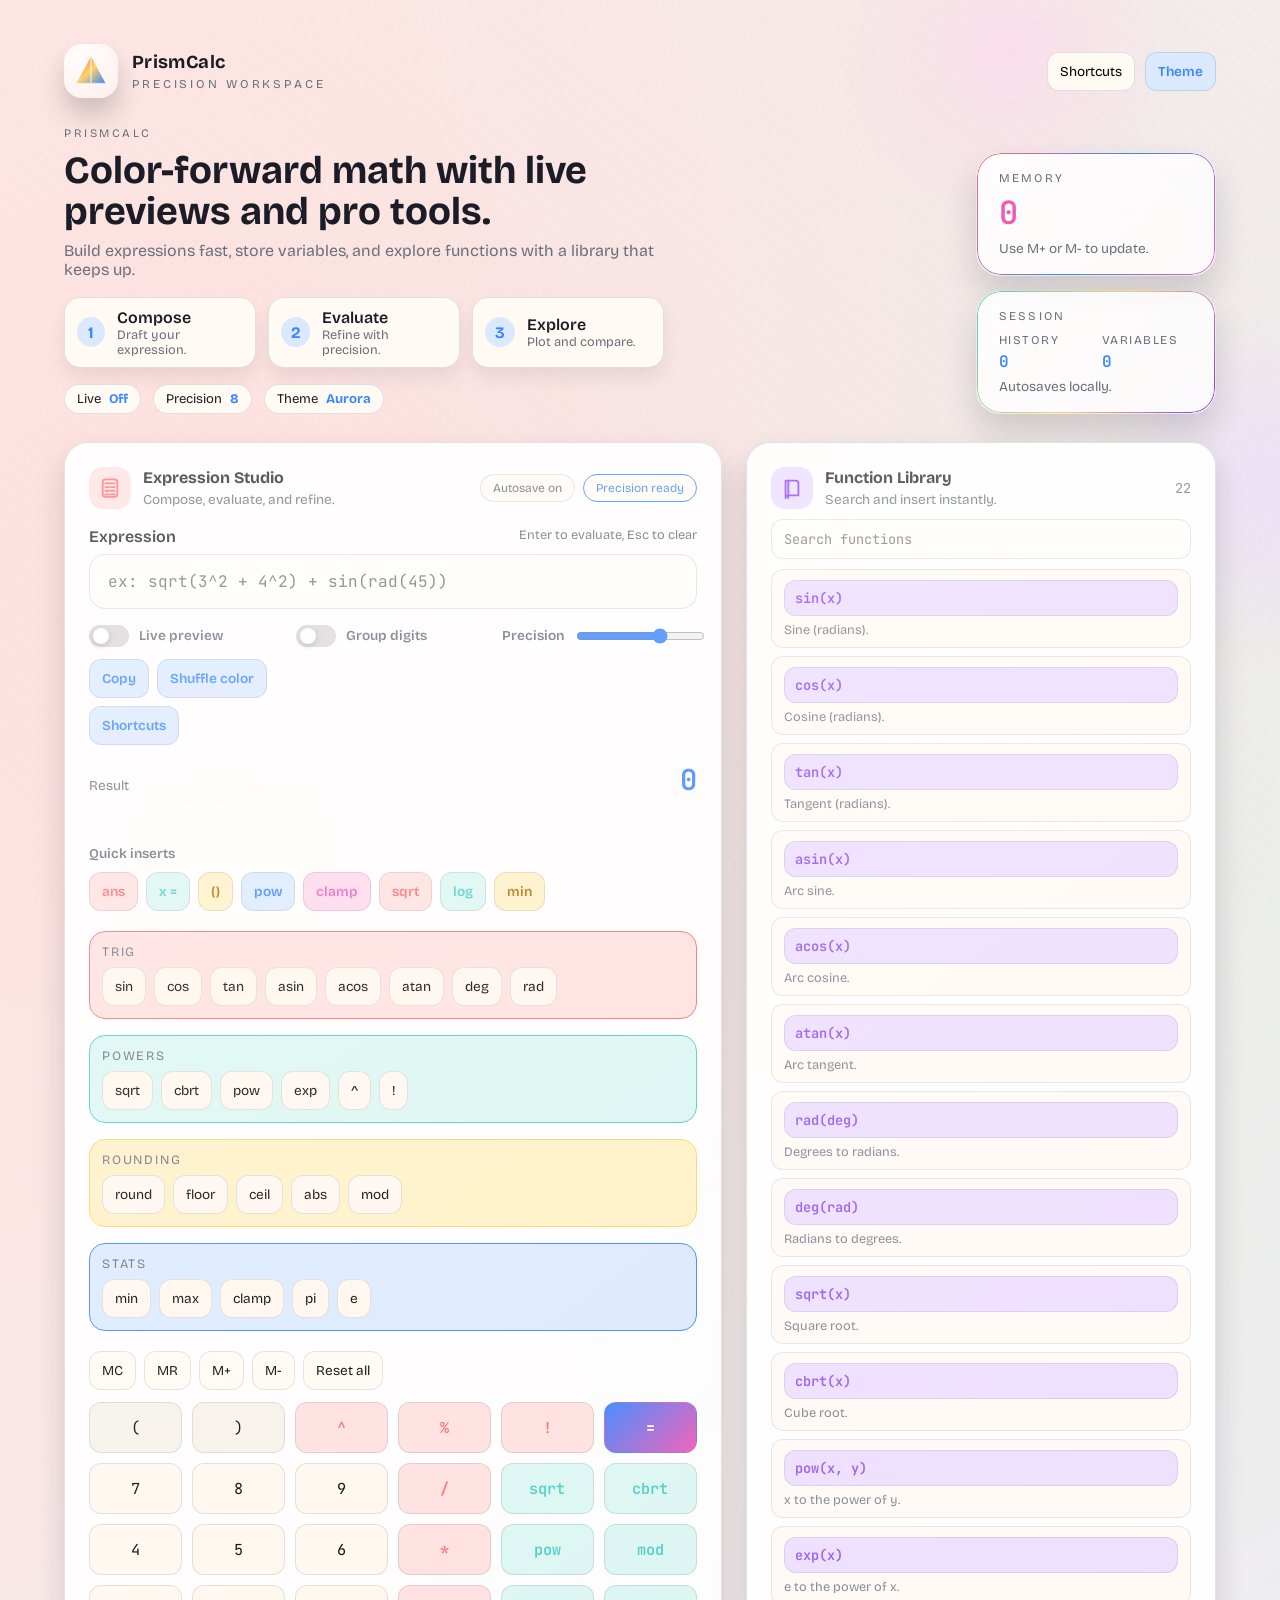
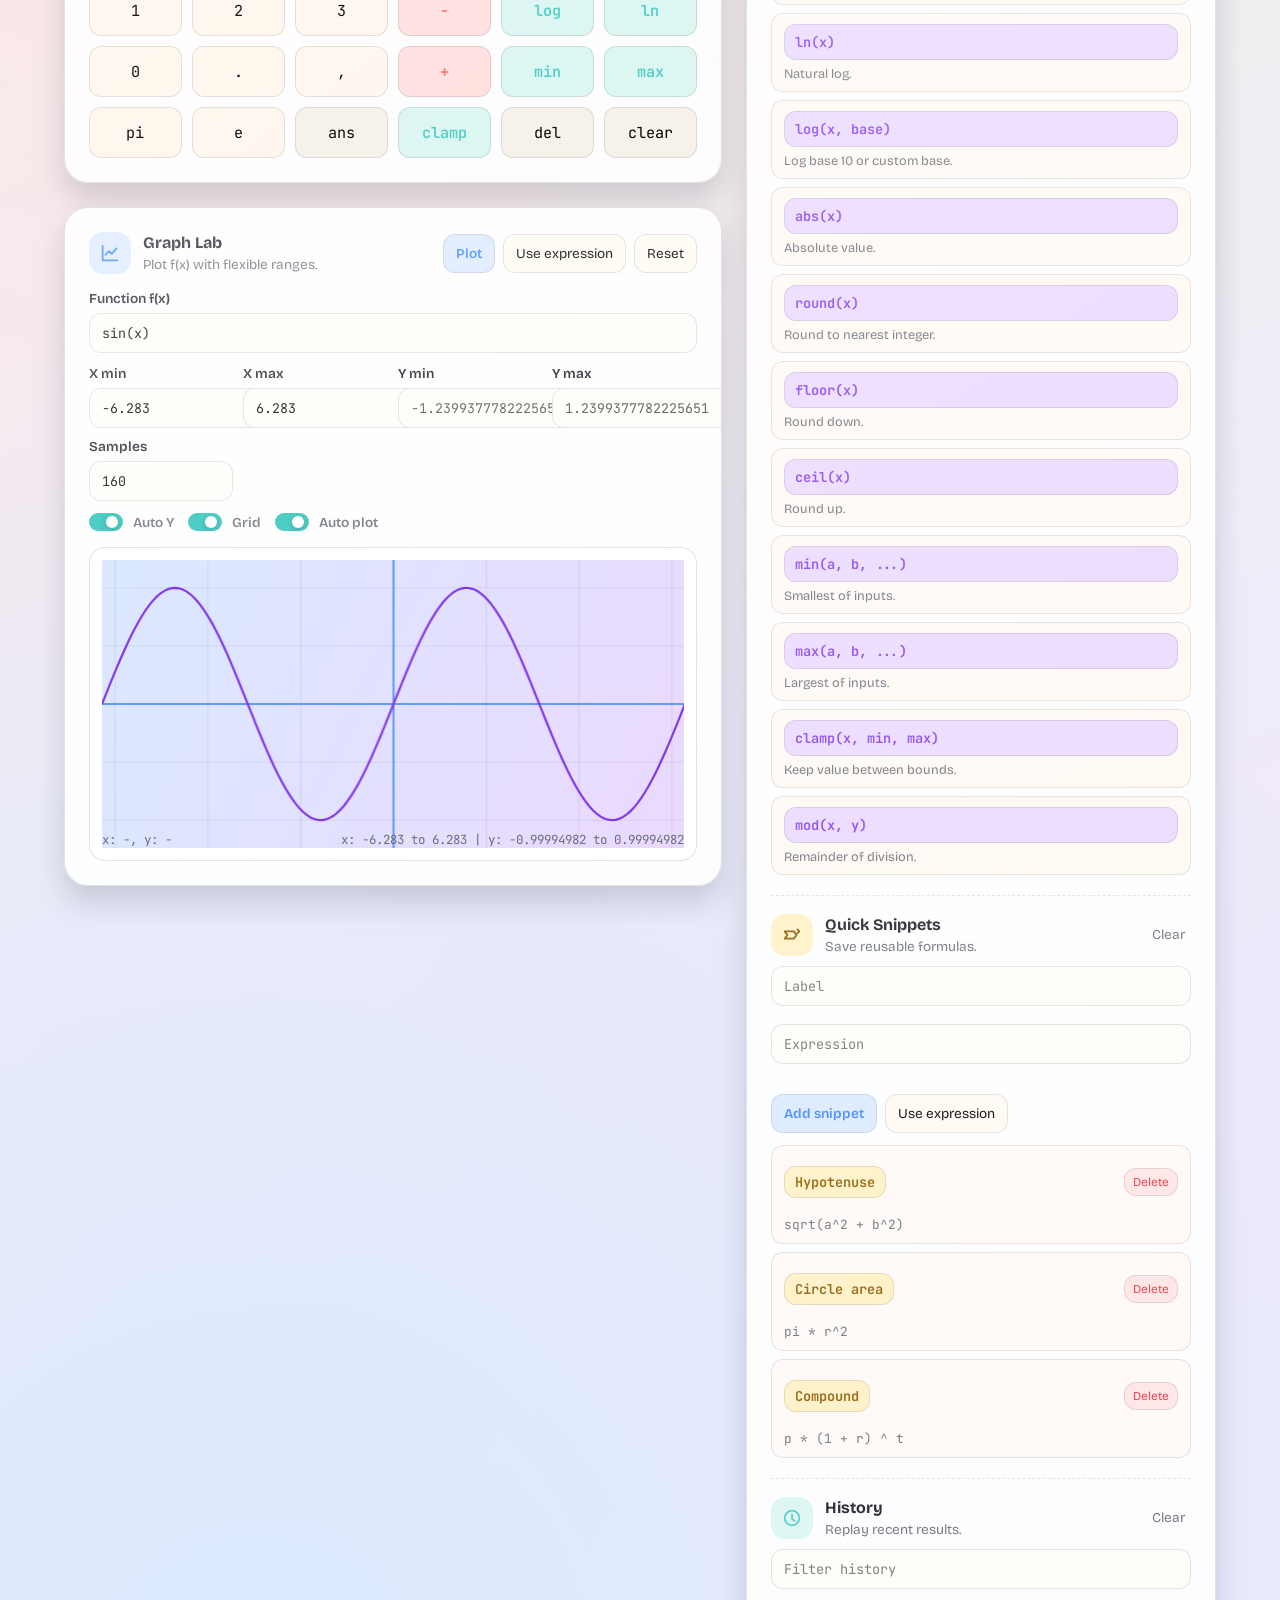
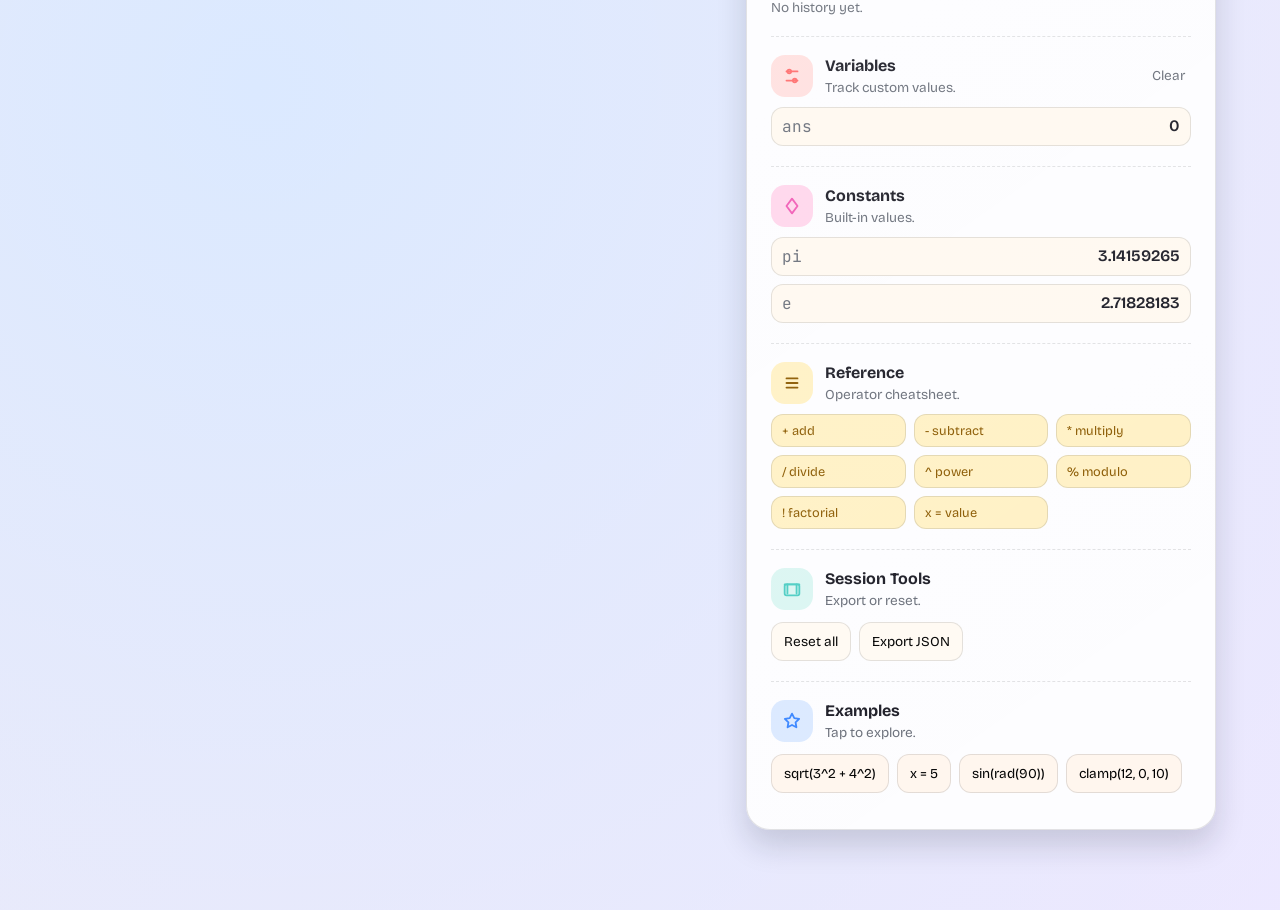
==== commit c6c447cd: "feat:add graph and keyboard" ====
--- a/jspractice/index.html
+++ b/jspractice/index.html
@@ -14,6 +14,47 @@
     </div>
 
     <div class="app">
+      <nav class="topbar">
+        <div class="brand">
+          <span class="logo-mark" aria-hidden="true">
+            <svg viewBox="0 0 64 64" role="img">
+              <defs>
+                <linearGradient id="prismGradient" x1="0" y1="0" x2="1" y2="1">
+                  <stop offset="0%" stop-color="#ff6b6b" />
+                  <stop offset="50%" stop-color="#ffd166" />
+                  <stop offset="100%" stop-color="#3a86ff" />
+                </linearGradient>
+              </defs>
+              <polygon points="32 6 58 54 6 54" fill="url(#prismGradient)" />
+              <polyline
+                points="32 6 32 54"
+                fill="none"
+                stroke="rgba(255, 255, 255, 0.8)"
+                stroke-width="2"
+              />
+              <polyline
+                points="6 54 58 54"
+                fill="none"
+                stroke="rgba(255, 255, 255, 0.55)"
+                stroke-width="2"
+              />
+            </svg>
+          </span>
+          <div class="brand-text">
+            <span class="brand-name">PrismCalc</span>
+            <span class="brand-tag">Precision Workspace</span>
+          </div>
+        </div>
+        <div class="topbar-actions">
+          <button type="button" class="chip ghost" data-action="toggle-help">
+            Shortcuts
+          </button>
+          <button type="button" class="chip action" data-action="shuffle-theme">
+            Theme
+          </button>
+        </div>
+      </nav>
+
       <header class="hero">
         <div class="hero-text">
           <p class="eyebrow">PrismCalc</p>
@@ -22,6 +63,29 @@
             Build expressions fast, store variables, and explore functions with
             a library that keeps up.
           </p>
+          <div class="sequence">
+            <div class="sequence-step">
+              <span class="sequence-index">1</span>
+              <div>
+                <div class="sequence-title">Compose</div>
+                <div class="sequence-desc">Draft your expression.</div>
+              </div>
+            </div>
+            <div class="sequence-step">
+              <span class="sequence-index">2</span>
+              <div>
+                <div class="sequence-title">Evaluate</div>
+                <div class="sequence-desc">Refine with precision.</div>
+              </div>
+            </div>
+            <div class="sequence-step">
+              <span class="sequence-index">3</span>
+              <div>
+                <div class="sequence-title">Explore</div>
+                <div class="sequence-desc">Plot and compare.</div>
+              </div>
+            </div>
+          </div>
           <div class="meta-row">
             <span class="meta-pill">Live <strong id="liveBadge">Off</strong></span>
             <span class="meta-pill"
@@ -58,6 +122,31 @@
       <main class="workspace">
         <div class="main-stack">
           <section class="panel calc-panel">
+            <div class="panel-title-row">
+              <div class="panel-title">
+                <span class="panel-icon panel-icon--calc" aria-hidden="true">
+                  <svg viewBox="0 0 24 24" role="img">
+                    <rect x="4" y="2.5" width="16" height="19" rx="3" />
+                    <line x1="7" y1="7" x2="17" y2="7" />
+                    <line x1="7" y1="11" x2="11" y2="11" />
+                    <line x1="13" y1="11" x2="17" y2="11" />
+                    <line x1="7" y1="15" x2="11" y2="15" />
+                    <line x1="13" y1="15" x2="17" y2="15" />
+                    <line x1="7" y1="19" x2="11" y2="19" />
+                    <line x1="13" y1="19" x2="17" y2="19" />
+                  </svg>
+                </span>
+                <div>
+                  <h2>Expression Studio</h2>
+                  <p class="panel-subtitle">Compose, evaluate, and refine.</p>
+                </div>
+              </div>
+              <div class="panel-title-actions">
+                <span class="status-pill">Autosave on</span>
+                <span class="status-pill status-pill--accent">Precision ready</span>
+              </div>
+            </div>
+
             <div class="display">
               <div class="label-row">
                 <label for="expression">Expression</label>
@@ -180,7 +269,6 @@
                 </button>
               </div>
             </div>
-
             <div class="palette">
               <div class="palette-group" data-tone="a">
                 <div class="palette-label">Trig</div>
@@ -459,9 +547,17 @@
 
           <section class="panel graph-panel">
             <div class="panel-header">
-              <div>
-                <h2>Graph Lab</h2>
-                <p class="panel-subtitle">Plot f(x) with flexible ranges.</p>
+              <div class="panel-title">
+                <span class="panel-icon panel-icon--graph" aria-hidden="true">
+                  <svg viewBox="0 0 24 24" role="img">
+                    <path d="M4 4v16h16" />
+                    <path d="M7 14l4-4 3 3 5-6" />
+                  </svg>
+                </span>
+                <div>
+                  <h2>Graph Lab</h2>
+                  <p class="panel-subtitle">Plot f(x) with flexible ranges.</p>
+                </div>
               </div>
               <div class="graph-actions">
                 <button type="button" class="chip action" data-action="plot-graph">
@@ -537,11 +633,21 @@
             </div>
           </section>
         </div>
-
         <section class="panel side-panel">
           <div class="panel-block library-block">
             <div class="panel-header">
-              <h2>Function Library</h2>
+              <div class="panel-title">
+                <span class="panel-icon panel-icon--library" aria-hidden="true">
+                  <svg viewBox="0 0 24 24" role="img">
+                    <path d="M5 4h11a3 3 0 0 1 3 3v13H8a3 3 0 0 0-3 3V4z" />
+                    <path d="M8 4v19" />
+                  </svg>
+                </span>
+                <div>
+                  <h2>Function Library</h2>
+                  <p class="panel-subtitle">Search and insert instantly.</p>
+                </div>
+              </div>
               <span class="panel-count" id="libraryCount">0</span>
             </div>
             <input
@@ -555,7 +661,18 @@
 
           <div class="panel-block snippet-block">
             <div class="panel-header">
-              <h2>Quick Snippets</h2>
+              <div class="panel-title">
+                <span class="panel-icon panel-icon--snippets" aria-hidden="true">
+                  <svg viewBox="0 0 24 24" role="img">
+                    <path d="M4 8h10l3 4-3 4H4l3-4-3-4z" />
+                    <path d="M18 6l2 2-2 2" />
+                  </svg>
+                </span>
+                <div>
+                  <h2>Quick Snippets</h2>
+                  <p class="panel-subtitle">Save reusable formulas.</p>
+                </div>
+              </div>
               <button type="button" class="ghost-text" data-action="clear-snippets">
                 Clear
               </button>
@@ -587,7 +704,18 @@
 
           <div class="panel-block">
             <div class="panel-header">
-              <h2>History</h2>
+              <div class="panel-title">
+                <span class="panel-icon panel-icon--history" aria-hidden="true">
+                  <svg viewBox="0 0 24 24" role="img">
+                    <circle cx="12" cy="12" r="8" />
+                    <path d="M12 8v5l3 2" />
+                  </svg>
+                </span>
+                <div>
+                  <h2>History</h2>
+                  <p class="panel-subtitle">Replay recent results.</p>
+                </div>
+              </div>
               <button type="button" class="ghost-text" data-action="clear-history">
                 Clear
               </button>
@@ -603,7 +731,20 @@
 
           <div class="panel-block">
             <div class="panel-header">
-              <h2>Variables</h2>
+              <div class="panel-title">
+                <span class="panel-icon panel-icon--vars" aria-hidden="true">
+                  <svg viewBox="0 0 24 24" role="img">
+                    <path d="M6 7h12" />
+                    <circle cx="9" cy="7" r="2" />
+                    <path d="M6 17h12" />
+                    <circle cx="15" cy="17" r="2" />
+                  </svg>
+                </span>
+                <div>
+                  <h2>Variables</h2>
+                  <p class="panel-subtitle">Track custom values.</p>
+                </div>
+              </div>
               <button type="button" class="ghost-text" data-action="clear-vars">
                 Clear
               </button>
@@ -612,12 +753,37 @@
           </div>
 
           <div class="panel-block">
-            <h2>Constants</h2>
+            <div class="panel-header">
+              <div class="panel-title">
+                <span class="panel-icon panel-icon--const" aria-hidden="true">
+                  <svg viewBox="0 0 24 24" role="img">
+                    <path d="M12 4l6 8-6 8-6-8 6-8z" />
+                  </svg>
+                </span>
+                <div>
+                  <h2>Constants</h2>
+                  <p class="panel-subtitle">Built-in values.</p>
+                </div>
+              </div>
+            </div>
             <ul class="list" id="constList"></ul>
           </div>
-
           <div class="panel-block">
-            <h2>Reference</h2>
+            <div class="panel-header">
+              <div class="panel-title">
+                <span class="panel-icon panel-icon--ref" aria-hidden="true">
+                  <svg viewBox="0 0 24 24" role="img">
+                    <path d="M6 7h12" />
+                    <path d="M6 12h12" />
+                    <path d="M6 17h12" />
+                  </svg>
+                </span>
+                <div>
+                  <h2>Reference</h2>
+                  <p class="panel-subtitle">Operator cheatsheet.</p>
+                </div>
+              </div>
+            </div>
             <div class="reference-grid">
               <span class="reference-pill">+ add</span>
               <span class="reference-pill">- subtract</span>
@@ -631,7 +797,22 @@
           </div>
 
           <div class="panel-block">
-            <h2>Session Tools</h2>
+            <div class="panel-header">
+              <div class="panel-title">
+                <span class="panel-icon panel-icon--tools" aria-hidden="true">
+                  <svg viewBox="0 0 24 24" role="img">
+                    <path d="M4 7h16" />
+                    <path d="M7 7v10" />
+                    <path d="M17 7v10" />
+                    <rect x="4" y="7" width="16" height="12" rx="2" />
+                  </svg>
+                </span>
+                <div>
+                  <h2>Session Tools</h2>
+                  <p class="panel-subtitle">Export or reset.</p>
+                </div>
+              </div>
+            </div>
             <div class="tool-row">
               <button type="button" class="chip ghost" data-action="clear-all">
                 Reset all
@@ -647,7 +828,19 @@
           </div>
 
           <div class="panel-block">
-            <h2>Examples</h2>
+            <div class="panel-header">
+              <div class="panel-title">
+                <span class="panel-icon panel-icon--examples" aria-hidden="true">
+                  <svg viewBox="0 0 24 24" role="img">
+                    <path d="M12 4l2.5 4.8 5.3.8-3.9 3.8.9 5.4-4.8-2.5-4.8 2.5.9-5.4-3.9-3.8 5.3-.8L12 4z" />
+                  </svg>
+                </span>
+                <div>
+                  <h2>Examples</h2>
+                  <p class="panel-subtitle">Tap to explore.</p>
+                </div>
+              </div>
+            </div>
             <div class="example-row">
               <button
                 type="button"
@@ -695,4 +888,4 @@
 
     <script src="practice.js" defer></script>
   </body>
-</html>+</html>
--- a/jspractice/styles.css
+++ b/jspractice/styles.css
@@ -44,6 +44,10 @@
     linear-gradient(120deg, var(--bg), var(--bg-2));
 }
 
+body.no-scroll {
+  overflow: hidden;
+}
+
 body::before {
   content: "";
   position: fixed;
@@ -244,6 +248,12 @@
   display: grid;
   gap: 24px;
   grid-template-columns: minmax(0, 1.4fr) minmax(0, 1fr);
+  align-items: start;
+}
+
+.main-stack {
+  display: grid;
+  gap: 24px;
 }
 
 .panel {
@@ -267,6 +277,10 @@
 
 .calc-panel {
   animation-delay: 0.08s;
+}
+
+.graph-panel {
+  animation-delay: 0.12s;
 }
 
 .side-panel {
@@ -362,6 +376,22 @@
   font-weight: 600;
 }
 
+.toggle.small .toggle-track {
+  width: 34px;
+  height: 18px;
+}
+
+.toggle.small .toggle-track::after {
+  width: 12px;
+  height: 12px;
+  top: 3px;
+  left: 3px;
+}
+
+.toggle.small input:checked + .toggle-track::after {
+  transform: translateX(14px);
+}
+
 .range {
   display: flex;
   align-items: center;
@@ -501,6 +531,87 @@
   display: flex;
   flex-wrap: wrap;
   gap: 8px;
+}
+
+.panel-subtitle {
+  margin: 4px 0 0;
+  color: var(--muted);
+  font-size: 0.85rem;
+}
+
+.graph-actions {
+  display: flex;
+  flex-wrap: wrap;
+  gap: 8px;
+}
+
+.graph-controls {
+  margin-top: 16px;
+  display: grid;
+  gap: 12px;
+}
+
+.field {
+  display: grid;
+  gap: 6px;
+  font-size: 0.85rem;
+  color: var(--muted);
+}
+
+.field span {
+  font-weight: 600;
+  color: var(--ink);
+}
+
+.field input {
+  padding: 10px 12px;
+  border-radius: var(--radius-sm);
+  border: 1px solid var(--border);
+  font-family: "JetBrains Mono", monospace;
+  background: #fffdf9;
+}
+
+.field-grid {
+  display: grid;
+  gap: 10px;
+  grid-template-columns: repeat(auto-fit, minmax(140px, 1fr));
+}
+
+.graph-toggles {
+  display: flex;
+  flex-wrap: wrap;
+  gap: 14px;
+  align-items: center;
+}
+
+.graph-canvas-wrap {
+  margin-top: 16px;
+  border-radius: var(--radius-md);
+  border: 1px solid var(--border);
+  background: #fff;
+  padding: 12px;
+  position: relative;
+  overflow: hidden;
+}
+
+.graph-canvas-wrap canvas {
+  width: 100%;
+  height: clamp(220px, 32vh, 360px);
+  display: block;
+}
+
+.graph-overlay {
+  position: absolute;
+  bottom: 12px;
+  left: 12px;
+  right: 12px;
+  display: flex;
+  justify-content: space-between;
+  gap: 12px;
+  font-family: "JetBrains Mono", monospace;
+  font-size: 0.78rem;
+  color: var(--muted);
+  pointer-events: none;
 }
 
 button {
@@ -612,7 +723,8 @@
 
 .memory-row,
 .example-row,
-.tool-row {
+.tool-row,
+.snippet-actions {
   display: flex;
   flex-wrap: wrap;
   gap: 8px;
@@ -636,6 +748,7 @@
   justify-content: space-between;
   align-items: baseline;
   margin-bottom: 10px;
+  gap: 12px;
 }
 
 .panel h2 {
@@ -658,6 +771,11 @@
   font-size: 0.85rem;
   background: #fffdf9;
   margin-bottom: 10px;
+}
+
+.snippet-form {
+  display: grid;
+  gap: 8px;
 }
 
 .list,
@@ -716,6 +834,48 @@
   color: var(--muted);
 }
 
+.snippet-item {
+  display: grid;
+  gap: 8px;
+  padding: 10px 12px;
+  border-radius: var(--radius-sm);
+  border: 1px solid var(--border);
+  background: #fff9f7;
+}
+
+.snippet-header {
+  display: flex;
+  justify-content: space-between;
+  gap: 8px;
+  align-items: center;
+}
+
+.snippet-insert {
+  border: 1px solid var(--border);
+  background: var(--accent-c-soft);
+  color: #8b5a00;
+  font-family: "JetBrains Mono", monospace;
+  font-size: 0.85rem;
+  font-weight: 600;
+  padding: 6px 10px;
+  border-radius: var(--radius-sm);
+}
+
+.snippet-delete {
+  border: 1px solid var(--border);
+  background: #ffe5e5;
+  color: var(--error);
+  font-size: 0.75rem;
+  padding: 6px 8px;
+  border-radius: var(--radius-sm);
+}
+
+.snippet-value {
+  font-family: "JetBrains Mono", monospace;
+  font-size: 0.8rem;
+  color: var(--muted);
+}
+
 .var-item {
   display: flex;
   justify-content: space-between;
@@ -748,6 +908,73 @@
   background: var(--accent-c-soft);
   font-size: 0.8rem;
   color: #8b5a00;
+}
+
+.overlay {
+  position: fixed;
+  inset: 0;
+  background: rgba(16, 18, 24, 0.45);
+  display: flex;
+  align-items: center;
+  justify-content: center;
+  padding: 24px;
+  opacity: 0;
+  pointer-events: none;
+  transition: opacity 0.2s ease;
+  z-index: 10;
+}
+
+.overlay.is-open {
+  opacity: 1;
+  pointer-events: auto;
+}
+
+.overlay-card {
+  background: var(--panel-solid);
+  border-radius: var(--radius-lg);
+  border: 1px solid var(--border);
+  box-shadow: 0 20px 40px rgba(0, 0, 0, 0.2);
+  padding: 24px;
+  width: min(560px, 92vw);
+}
+
+.overlay-header {
+  display: flex;
+  justify-content: space-between;
+  align-items: center;
+  gap: 12px;
+  margin-bottom: 16px;
+}
+
+.shortcut-list {
+  list-style: none;
+  padding: 0;
+  margin: 0;
+  display: grid;
+  gap: 10px;
+}
+
+.shortcut-list li {
+  display: grid;
+  grid-template-columns: minmax(160px, 1fr) minmax(0, 1.2fr);
+  gap: 12px;
+  align-items: center;
+}
+
+.shortcut-key {
+  font-family: "JetBrains Mono", monospace;
+  padding: 6px 10px;
+  border-radius: var(--radius-sm);
+  border: 1px solid var(--border);
+  background: var(--accent-d-soft);
+  color: var(--accent-d);
+  font-size: 0.8rem;
+}
+
+.overlay-hint {
+  margin-top: 16px;
+  font-size: 0.85rem;
+  color: var(--muted);
 }
 
 @keyframes rise {
@@ -807,3 +1034,246 @@
     transition-duration: 0.001ms !important;
   }
 }
+
+.topbar {
+  display: flex;
+  align-items: center;
+  justify-content: space-between;
+  gap: 16px;
+  margin-bottom: 28px;
+}
+
+.brand {
+  display: flex;
+  align-items: center;
+  gap: 14px;
+}
+
+.logo-mark {
+  width: 54px;
+  height: 54px;
+  border-radius: 18px;
+  display: inline-flex;
+  align-items: center;
+  justify-content: center;
+  background: radial-gradient(circle at 30% 20%, rgba(255, 255, 255, 0.9), rgba(255, 255, 255, 0.4));
+  box-shadow: 0 16px 24px rgba(31, 33, 40, 0.2);
+}
+
+.logo-mark svg {
+  width: 36px;
+  height: 36px;
+}
+
+.brand-text {
+  display: flex;
+  flex-direction: column;
+  gap: 4px;
+}
+
+.brand-name {
+  font-weight: 700;
+  font-size: 1.15rem;
+  letter-spacing: 0.02em;
+}
+
+.brand-tag {
+  font-size: 0.75rem;
+  letter-spacing: 0.24em;
+  text-transform: uppercase;
+  color: var(--muted);
+}
+
+.topbar-actions {
+  display: flex;
+  gap: 10px;
+  flex-wrap: wrap;
+}
+
+.sequence {
+  display: grid;
+  grid-template-columns: repeat(auto-fit, minmax(170px, 1fr));
+  gap: 12px;
+  margin: 18px 0 6px;
+}
+
+.sequence-step {
+  display: flex;
+  align-items: center;
+  gap: 12px;
+  padding: 10px 12px;
+  border-radius: var(--radius-md);
+  background: var(--panel-solid);
+  border: 1px solid var(--border);
+  box-shadow: 0 10px 18px rgba(28, 28, 38, 0.08);
+  transition: transform 0.2s ease, box-shadow 0.2s ease;
+}
+
+.sequence-step:hover {
+  transform: translateY(-2px);
+  box-shadow: 0 14px 24px rgba(28, 28, 38, 0.12);
+}
+
+.sequence-index {
+  width: 30px;
+  height: 30px;
+  border-radius: 50%;
+  display: inline-flex;
+  align-items: center;
+  justify-content: center;
+  font-weight: 700;
+  background: var(--accent-d-soft);
+  color: var(--accent-d);
+}
+
+.sequence-title {
+  font-weight: 600;
+}
+
+.sequence-desc {
+  font-size: 0.8rem;
+  color: var(--muted);
+}
+
+.panel-title-row {
+  display: flex;
+  align-items: center;
+  justify-content: space-between;
+  gap: 16px;
+  margin-bottom: 18px;
+}
+
+.panel-title {
+  display: flex;
+  align-items: center;
+  gap: 12px;
+}
+
+.panel-title-actions {
+  display: flex;
+  flex-wrap: wrap;
+  gap: 8px;
+}
+
+.panel-icon {
+  width: 42px;
+  height: 42px;
+  border-radius: 14px;
+  display: inline-flex;
+  align-items: center;
+  justify-content: center;
+  background: var(--accent-d-soft);
+  color: var(--accent-d);
+  border: 1px solid transparent;
+}
+
+.panel-icon svg {
+  width: 22px;
+  height: 22px;
+  stroke: currentColor;
+  fill: none;
+  stroke-width: 2;
+  stroke-linecap: round;
+  stroke-linejoin: round;
+}
+
+.panel-icon--calc {
+  background: var(--accent-a-soft);
+  color: var(--accent-a);
+}
+
+.panel-icon--graph {
+  background: var(--accent-d-soft);
+  color: var(--accent-d);
+}
+
+.panel-icon--library {
+  background: var(--accent-f-soft);
+  color: var(--accent-f);
+}
+
+.panel-icon--snippets {
+  background: var(--accent-c-soft);
+  color: #8b5a00;
+}
+
+.panel-icon--history {
+  background: var(--accent-b-soft);
+  color: var(--accent-b);
+}
+
+.panel-icon--vars {
+  background: var(--accent-a-soft);
+  color: var(--accent-a);
+}
+
+.panel-icon--const {
+  background: var(--accent-e-soft);
+  color: var(--accent-e);
+}
+
+.panel-icon--ref {
+  background: var(--accent-c-soft);
+  color: #8b5a00;
+}
+
+.panel-icon--tools {
+  background: var(--accent-b-soft);
+  color: var(--accent-b);
+}
+
+.panel-icon--examples {
+  background: var(--accent-d-soft);
+  color: var(--accent-d);
+}
+
+.status-pill {
+  font-size: 0.75rem;
+  padding: 6px 12px;
+  border-radius: 999px;
+  border: 1px solid var(--border);
+  background: var(--panel-solid);
+  color: var(--muted);
+}
+
+.status-pill--accent {
+  color: var(--accent-d);
+  border-color: var(--accent-d);
+}
+
+.panel-subtitle {
+  margin: 4px 0 0;
+  color: var(--muted);
+  font-size: 0.85rem;
+}
+
+.panel {
+  transition: transform 0.2s ease, box-shadow 0.2s ease;
+}
+
+.panel-header {
+  align-items: center;
+}
+
+.panel:hover {
+  transform: translateY(-2px);
+  box-shadow: 0 20px 36px rgba(15, 23, 28, 0.16);
+}
+
+button:focus-visible,
+input:focus-visible {
+  outline: 2px solid var(--accent-d);
+  outline-offset: 2px;
+}
+
+@media (max-width: 900px) {
+  .topbar {
+    flex-direction: column;
+    align-items: flex-start;
+  }
+
+  .panel-title-row {
+    flex-direction: column;
+    align-items: flex-start;
+  }
+}
